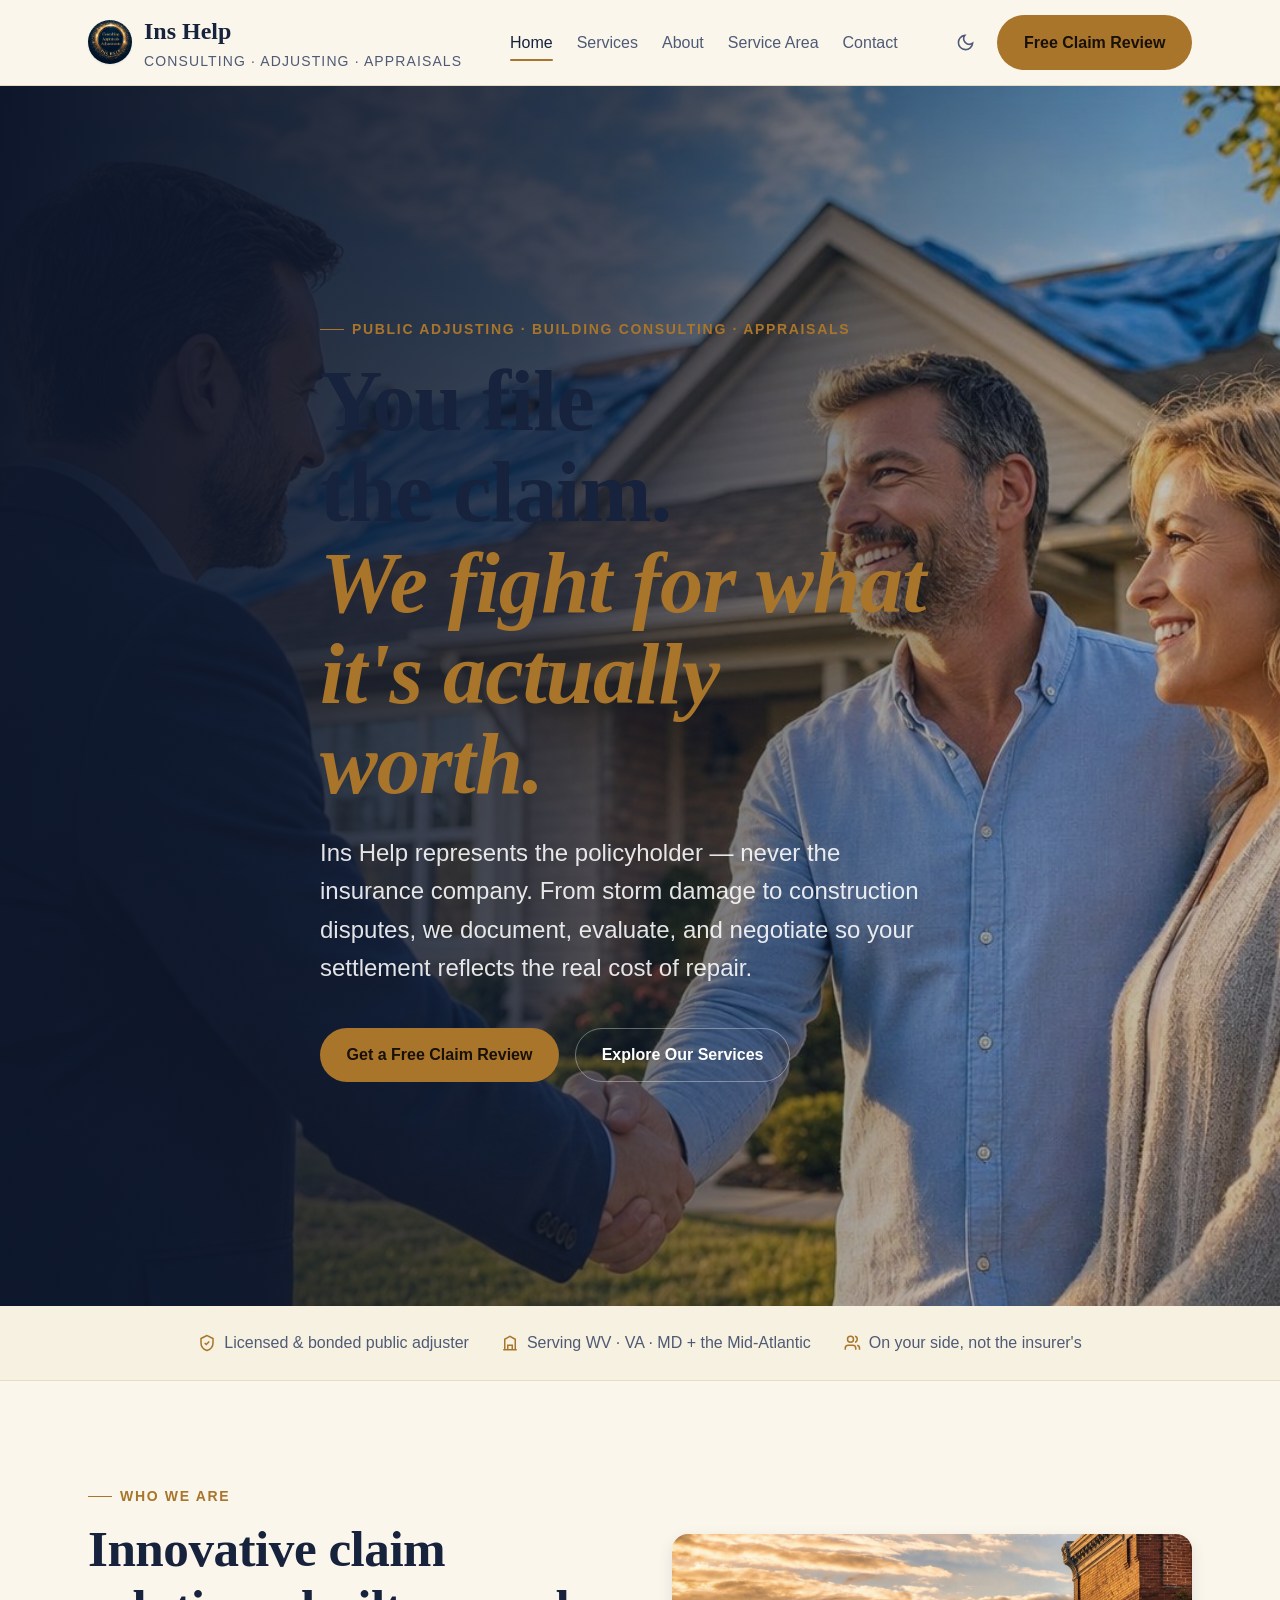
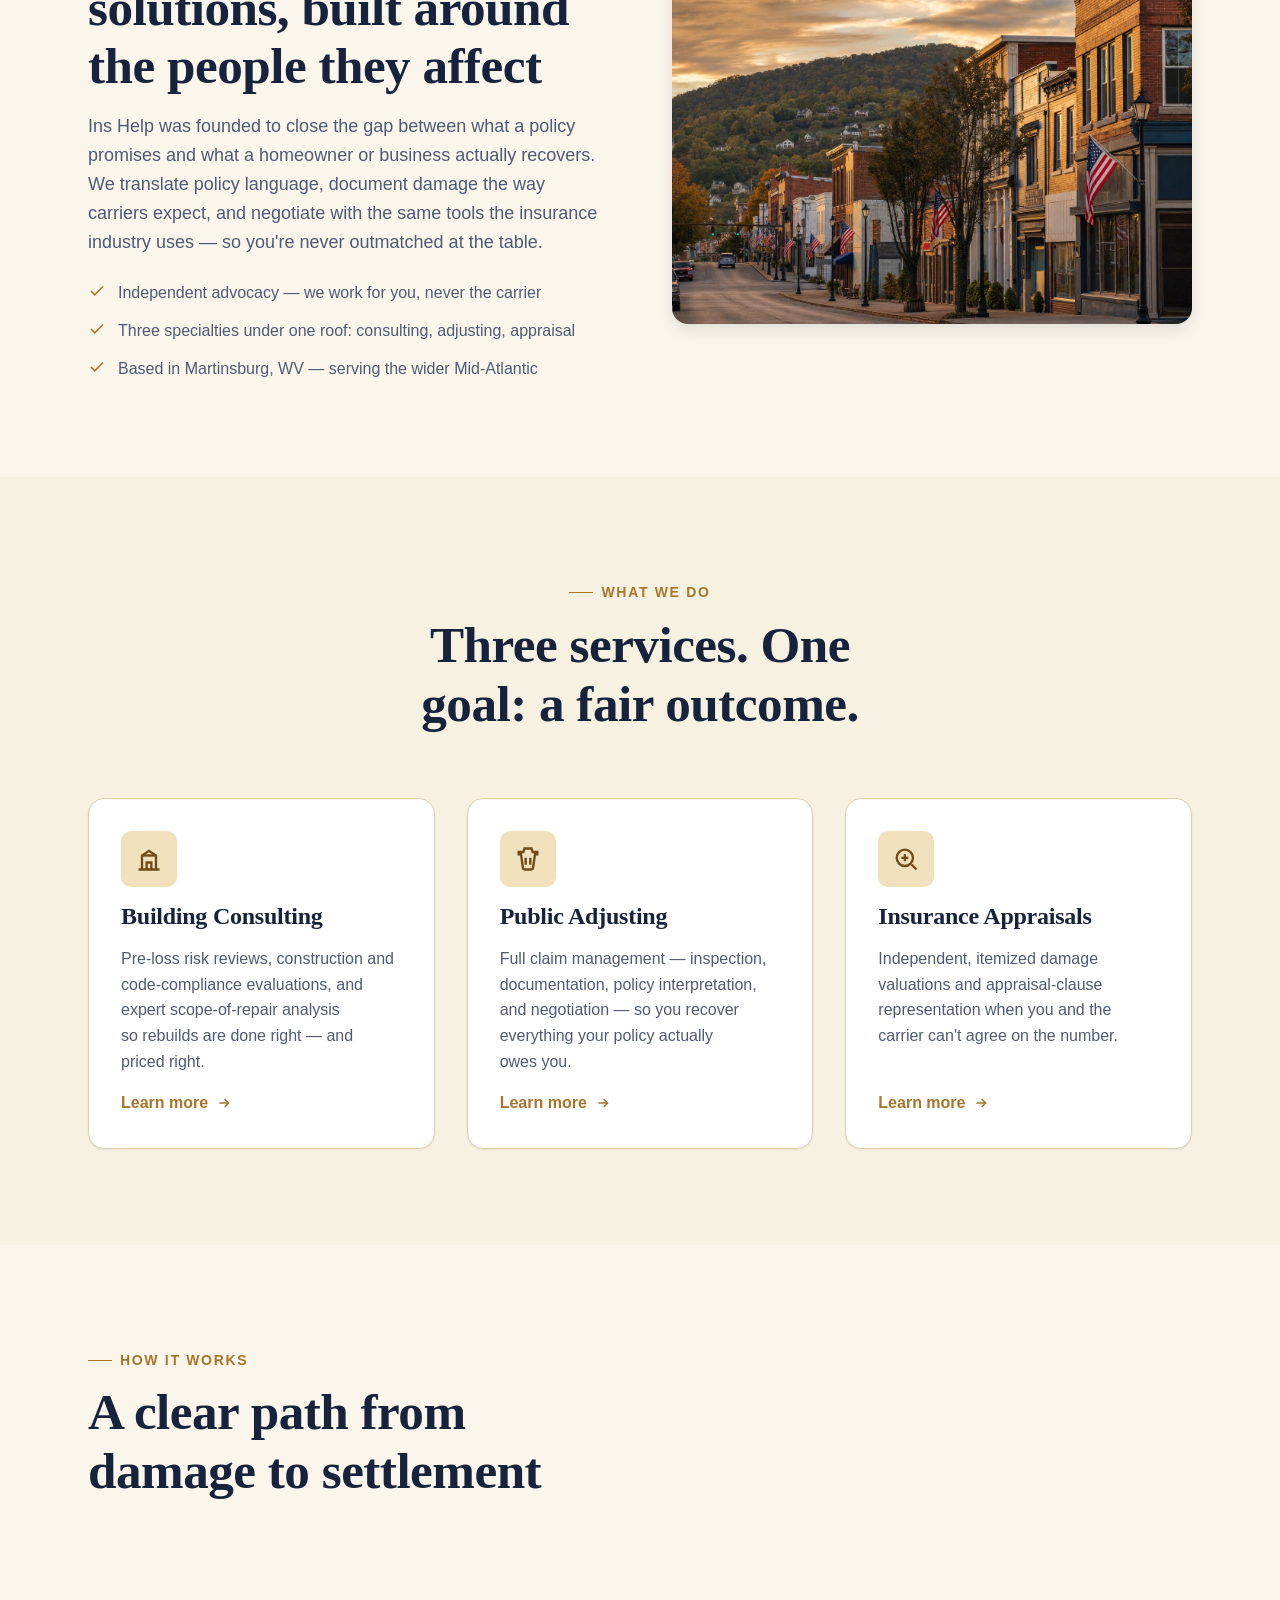
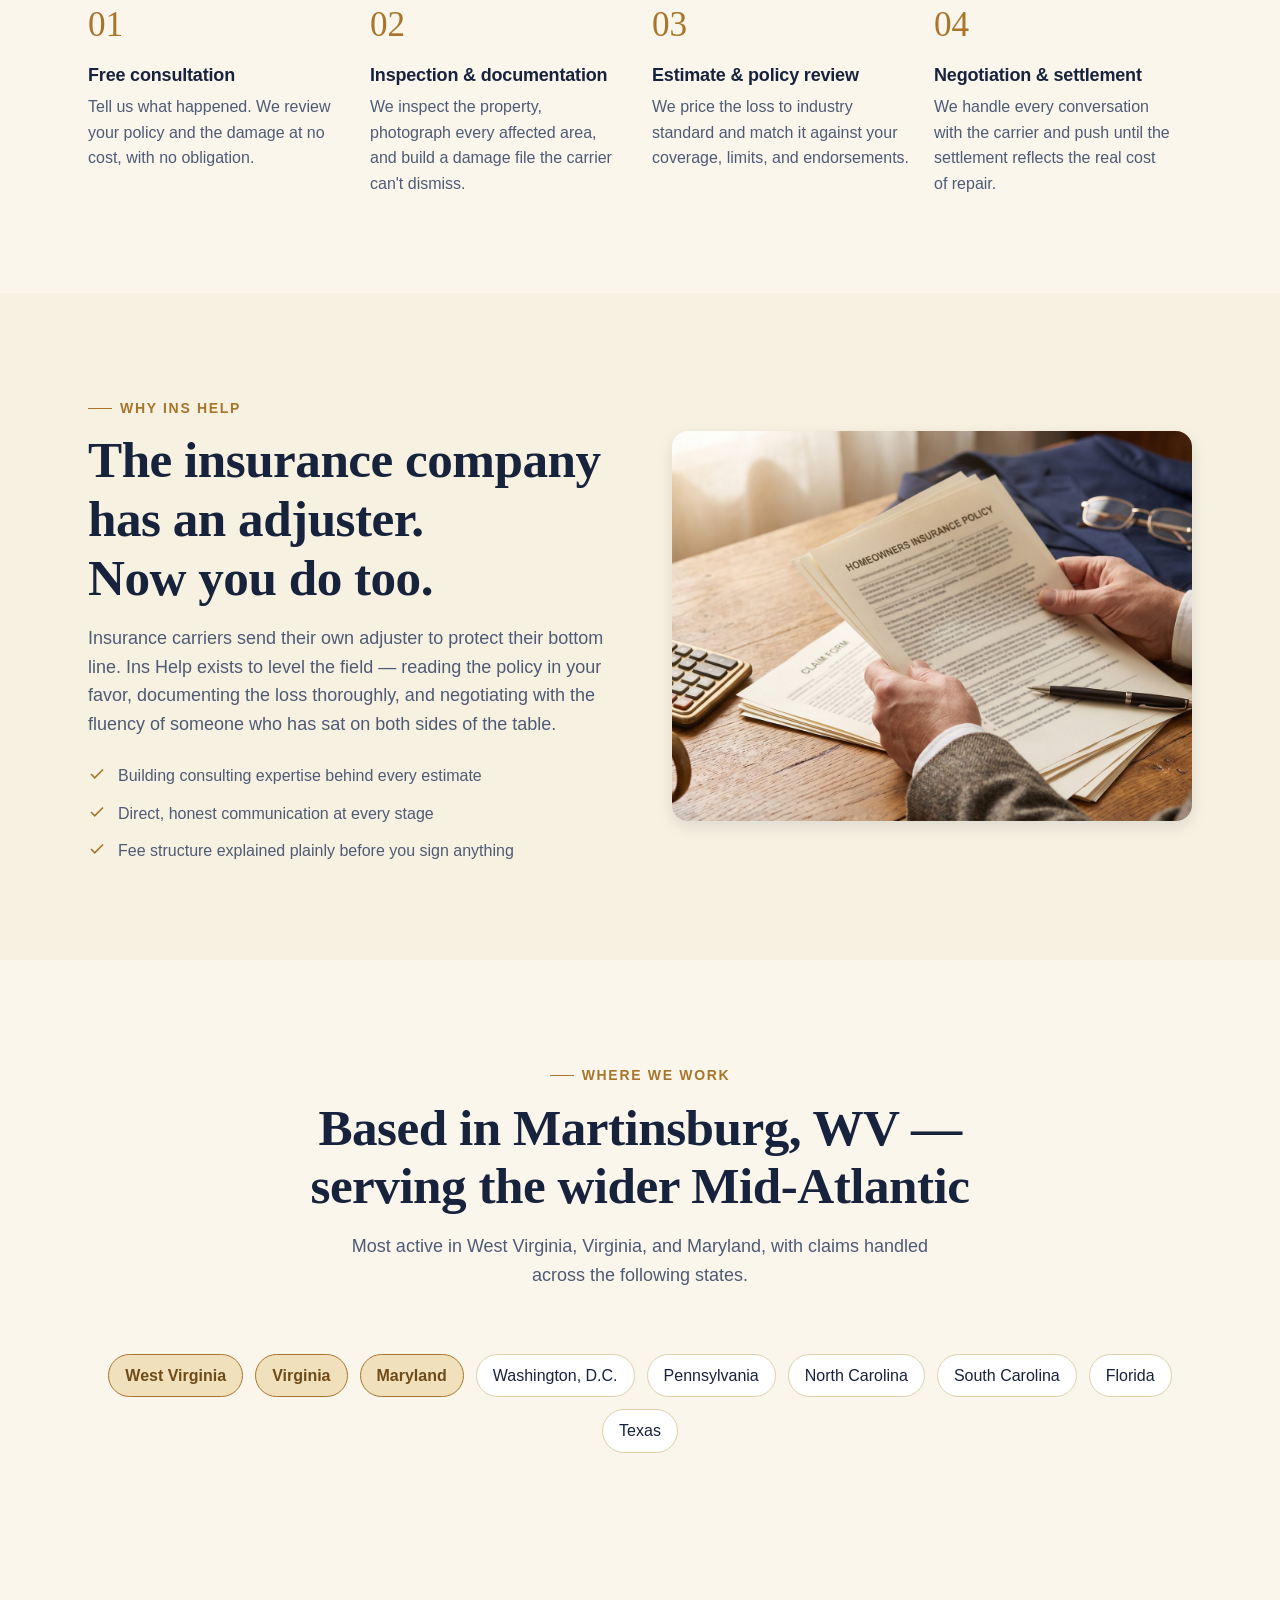
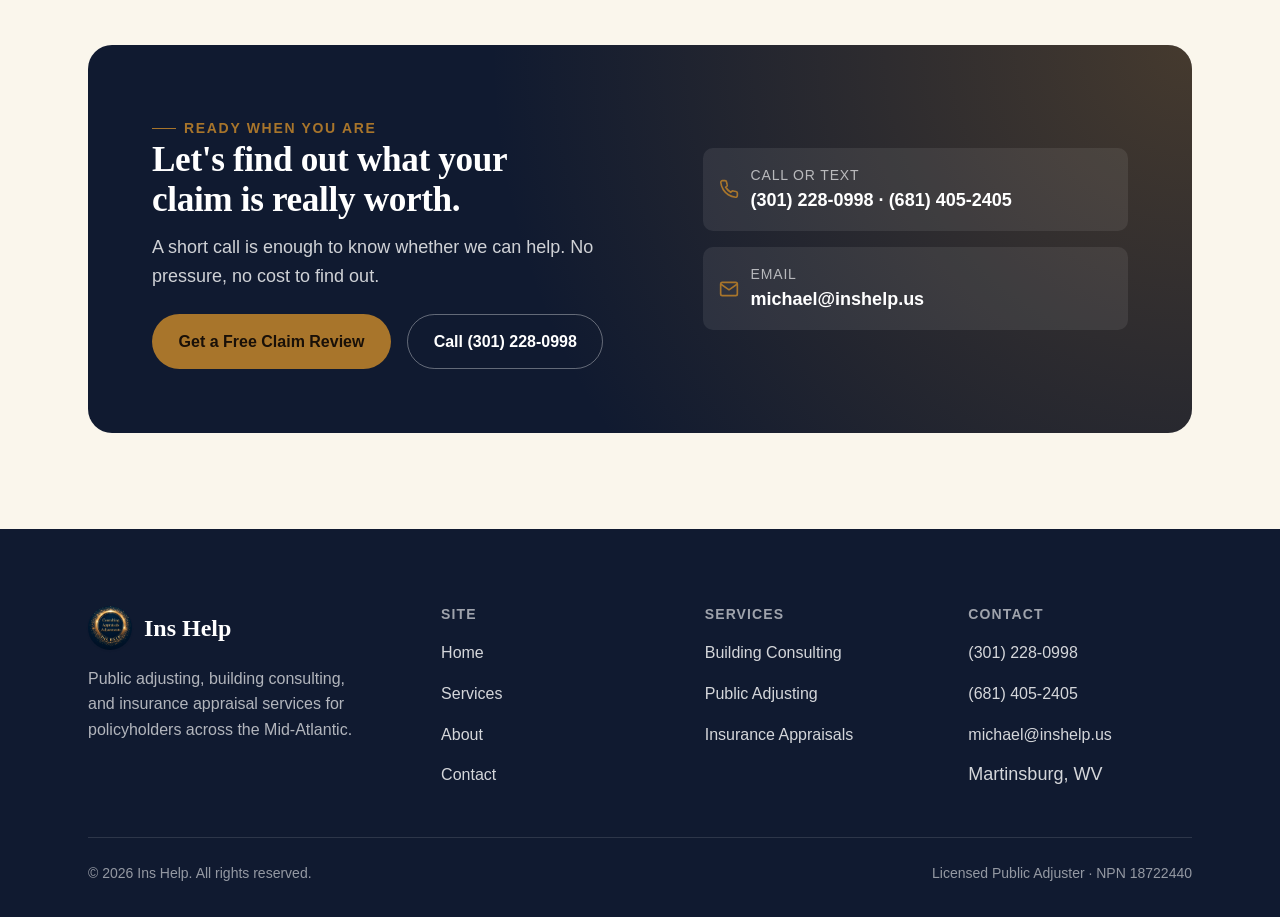
==== index.html @ 48c74c1e "Initial Ins Help site build" ====
<!doctype html>
<html lang="en">
<head>
<meta charset="UTF-8" />
<meta name="viewport" content="width=device-width, initial-scale=1.0" />
<title>Ins Help | Public Adjusting, Building Consulting & Insurance Appraisals</title>
<meta name="description" content="Ins Help represents policyholders — not insurance companies — across WV, VA, MD and beyond. Public adjusting, building consulting, and insurance appraisal services for a fair, fully-documented claim." />
<meta property="og:title" content="Ins Help | Public Adjusting, Building Consulting & Insurance Appraisals" />
<meta property="og:description" content="Ins Help represents policyholders — not insurance companies — across the Mid-Atlantic. Get a fair, fully-documented settlement." />
<meta property="og:type" content="website" />
<meta property="og:image" content="./assets/images/hero-home.jpg" />
<link rel="icon" href="./assets/images/logo-badge.jpg" />
<link rel="preconnect" href="https://api.fontshare.com" />
<link href="https://api.fontshare.com/v2/css?f[]=zodiak@400,500,600,700&f[]=general-sans@400,500,600,700&display=swap" rel="stylesheet" />
<link rel="stylesheet" href="./base.css" />
<link rel="stylesheet" href="./style.css" />
<script type="application/ld+json">
{
  "@context": "https://schema.org",
  "@type": "InsuranceAgency",
  "name": "Ins Help",
  "description": "Public adjusting, building consulting, and insurance appraisal services for policyholders.",
  "areaServed": ["West Virginia", "Virginia", "Maryland", "District of Columbia", "Pennsylvania", "North Carolina", "South Carolina", "Florida", "Texas"],
  "address": { "@type": "PostalAddress", "addressLocality": "Martinsburg", "addressRegion": "WV", "addressCountry": "US" },
  "telephone": "+13012280998",
  "url": "https://inshelp.us"
}
</script>
</head>
<body>
<a class="sr-only" href="#main">Skip to content</a>

<header class="header">
  <div class="container header-inner">
    <a href="./index.html" class="brand">
      <span class="brand-mark"><img src="./assets/images/logo-badge.jpg" alt="Ins Help logo" width="44" height="44" /></span>
      <span class="brand-word">Ins Help<span>Consulting · Adjusting · Appraisals</span></span>
    </a>
    <nav class="nav" aria-label="Primary">
      <ul class="nav-links">
        <li><a href="./index.html" aria-current="page">Home</a></li>
        <li><a href="./services.html">Services</a></li>
        <li><a href="./about.html">About</a></li>
        <li><a href="./about.html#service-area">Service Area</a></li>
        <li><a href="./contact.html">Contact</a></li>
      </ul>
    </nav>
    <div class="header-actions">
      <button class="icon-btn" data-theme-toggle aria-label="Switch theme"></button>
      <a href="./contact.html" class="btn btn--primary btn--primary-desktop">Free Claim Review</a>
      <button class="icon-btn nav-toggle" data-nav-toggle aria-label="Open menu">
        <svg viewBox="0 0 24 24" fill="none" stroke="currentColor" stroke-width="2" stroke-linecap="round"><path d="M3 6h18M3 12h18M3 18h18"/></svg>
      </button>
    </div>
  </div>
</header>

<div class="mobile-panel" data-mobile-panel>
  <div class="mobile-panel-top">
    <span class="brand"><span class="brand-mark"><img src="./assets/images/logo-badge.jpg" alt="" width="44" height="44" /></span> Ins Help</span>
    <button class="icon-btn" data-mobile-close aria-label="Close menu">
      <svg viewBox="0 0 24 24" fill="none" stroke="currentColor" stroke-width="2" stroke-linecap="round"><path d="M18 6 6 18M6 6l12 12"/></svg>
    </button>
  </div>
  <a href="./index.html">Home</a>
  <a href="./services.html">Services</a>
  <a href="./about.html">About</a>
  <a href="./about.html#service-area">Service Area</a>
  <a href="./contact.html">Contact</a>
  <a href="./contact.html" class="btn btn--primary btn--block">Free Claim Review</a>
</div>

<main id="main">

  <!-- Hero -->
  <section class="hero">
    <div class="hero-media">
      <img src="./assets/images/hero-home.jpg" alt="An Ins Help public adjuster shaking hands with a homeowner couple in front of their storm-damaged home" loading="eager" />
    </div>
    <div class="container hero-content">
      <span class="eyebrow">Public Adjusting · Building Consulting · Appraisals</span>
      <h1>You file the claim.<br /><em>We fight for what it's actually worth.</em></h1>
      <p class="lede">Ins Help represents the policyholder — never the insurance company. From storm damage to construction disputes, we document, evaluate, and negotiate so your settlement reflects the real cost of repair.</p>
      <div class="hero-actions">
        <a href="./contact.html" class="btn btn--primary">Get a Free Claim Review</a>
        <a href="./services.html" class="btn btn--on-dark">Explore Our Services</a>
      </div>
    </div>
  </section>

  <!-- Trust bar -->
  <div class="trust-bar">
    <div class="container">
      <ul class="trust-list">
        <li><svg viewBox="0 0 24 24" fill="none" stroke="currentColor" stroke-width="2"><path d="M12 2 4 6v6c0 5 3.5 8.5 8 10 4.5-1.5 8-5 8-10V6l-8-4Z"/><path d="m9 12 2 2 4-4"/></svg> Licensed &amp; bonded public adjuster</li>
        <li><svg viewBox="0 0 24 24" fill="none" stroke="currentColor" stroke-width="2"><path d="M3 21h18M5 21V7l7-4 7 4v14M9 21v-6h6v6"/></svg> Serving WV · VA · MD + the Mid-Atlantic</li>
        <li><svg viewBox="0 0 24 24" fill="none" stroke="currentColor" stroke-width="2"><path d="M17 21v-2a4 4 0 0 0-4-4H7a4 4 0 0 0-4 4v2"/><circle cx="10" cy="7" r="4"/><path d="M22 21v-2a4 4 0 0 0-3-3.87"/><path d="M16 3.13a4 4 0 0 1 0 7.75"/></svg> On your side, not the insurer's</li>
      </ul>
    </div>
  </div>

  <!-- Intro -->
  <section>
    <div class="container">
      <div class="split">
        <div class="split-body" data-reveal>
          <span class="eyebrow">Who we are</span>
          <h2 class="section-title">Innovative claim solutions, built around the people they affect</h2>
          <p class="text-muted" style="margin-top: var(--space-4);">Ins Help was founded to close the gap between what a policy promises and what a homeowner or business actually recovers. We translate policy language, document damage the way carriers expect, and negotiate with the same tools the insurance industry uses — so you're never outmatched at the table.</p>
          <ul>
            <li><svg viewBox="0 0 24 24" fill="none" stroke="currentColor" stroke-width="2.2"><path d="M20 6 9 17l-5-5"/></svg> Independent advocacy — we work for you, never the carrier</li>
            <li><svg viewBox="0 0 24 24" fill="none" stroke="currentColor" stroke-width="2.2"><path d="M20 6 9 17l-5-5"/></svg> Three specialties under one roof: consulting, adjusting, appraisal</li>
            <li><svg viewBox="0 0 24 24" fill="none" stroke="currentColor" stroke-width="2.2"><path d="M20 6 9 17l-5-5"/></svg> Based in Martinsburg, WV — serving the wider Mid-Atlantic</li>
          </ul>
        </div>
        <div class="split-media" data-reveal>
          <img src="./assets/images/about-town.jpg" alt="Historic Main Street in the Eastern Panhandle of West Virginia" loading="lazy" />
        </div>
      </div>
    </div>
  </section>

  <!-- Services -->
  <section class="section--offset" id="services">
    <div class="container">
      <div class="section-head section-head--center" data-reveal>
        <span class="eyebrow">What we do</span>
        <h2 class="section-title">Three services. One goal: a fair outcome.</h2>
      </div>
      <div class="grid grid--3">
        <div class="service-card" data-reveal>
          <div class="service-icon"><svg viewBox="0 0 24 24" fill="none" stroke="currentColor" stroke-width="2"><path d="M3 21h18M6 21V9l6-4 6 4v12M10 21v-6h4v6"/><path d="M6 9h12"/></svg></div>
          <h3 class="card-title">Building Consulting</h3>
          <p>Pre-loss risk reviews, construction and code-compliance evaluations, and expert scope-of-repair analysis so rebuilds are done right — and priced right.</p>
          <a class="card-link" href="./services.html#consulting">Learn more <svg viewBox="0 0 24 24" fill="none" stroke="currentColor" stroke-width="2.2"><path d="M5 12h14M13 6l6 6-6 6"/></svg></a>
        </div>
        <div class="service-card" data-reveal>
          <div class="service-icon"><svg viewBox="0 0 24 24" fill="none" stroke="currentColor" stroke-width="2"><path d="M9 3h6l1 3h4v2h-2l-1.6 11.2A2 2 0 0 1 14.4 21H9.6a2 2 0 0 1-2-1.8L6 8H4V6h4l1-3Z"/><path d="M10 11v6M14 11v6"/></svg></div>
          <h3 class="card-title">Public Adjusting</h3>
          <p>Full claim management — inspection, documentation, policy interpretation, and negotiation — so you recover everything your policy actually owes you.</p>
          <a class="card-link" href="./services.html#adjusting">Learn more <svg viewBox="0 0 24 24" fill="none" stroke="currentColor" stroke-width="2.2"><path d="M5 12h14M13 6l6 6-6 6"/></svg></a>
        </div>
        <div class="service-card" data-reveal>
          <div class="service-icon"><svg viewBox="0 0 24 24" fill="none" stroke="currentColor" stroke-width="2"><circle cx="11" cy="11" r="7"/><path d="m21 21-4.3-4.3"/><path d="M11 8v6M8 11h6"/></svg></div>
          <h3 class="card-title">Insurance Appraisals</h3>
          <p>Independent, itemized damage valuations and appraisal-clause representation when you and the carrier can't agree on the number.</p>
          <a class="card-link" href="./services.html#appraisals">Learn more <svg viewBox="0 0 24 24" fill="none" stroke="currentColor" stroke-width="2.2"><path d="M5 12h14M13 6l6 6-6 6"/></svg></a>
        </div>
      </div>
    </div>
  </section>

  <!-- Process -->
  <section>
    <div class="container">
      <div class="section-head" data-reveal>
        <span class="eyebrow">How it works</span>
        <h2 class="section-title">A clear path from damage to settlement</h2>
      </div>
      <div class="steps">
        <div class="step" data-reveal>
          <h3>Free consultation</h3>
          <p>Tell us what happened. We review your policy and the damage at no cost, with no obligation.</p>
        </div>
        <div class="step" data-reveal>
          <h3>Inspection &amp; documentation</h3>
          <p>We inspect the property, photograph every affected area, and build a damage file the carrier can't dismiss.</p>
        </div>
        <div class="step" data-reveal>
          <h3>Estimate &amp; policy review</h3>
          <p>We price the loss to industry standard and match it against your coverage, limits, and endorsements.</p>
        </div>
        <div class="step" data-reveal>
          <h3>Negotiation &amp; settlement</h3>
          <p>We handle every conversation with the carrier and push until the settlement reflects the real cost of repair.</p>
        </div>
      </div>
    </div>
  </section>

  <!-- Why choose us -->
  <section class="section--offset">
    <div class="container">
      <div class="split reverse">
        <div class="split-media" data-reveal>
          <img src="./assets/images/cta-consult.jpg" alt="Reviewing a homeowners insurance policy and claim paperwork" loading="lazy" />
        </div>
        <div class="split-body" data-reveal>
          <span class="eyebrow">Why Ins Help</span>
          <h2 class="section-title">The insurance company has an adjuster. Now you do too.</h2>
          <p class="text-muted" style="margin-top: var(--space-4);">Insurance carriers send their own adjuster to protect their bottom line. Ins Help exists to level the field — reading the policy in your favor, documenting the loss thoroughly, and negotiating with the fluency of someone who has sat on both sides of the table.</p>
          <ul>
            <li><svg viewBox="0 0 24 24" fill="none" stroke="currentColor" stroke-width="2.2"><path d="M20 6 9 17l-5-5"/></svg> Building consulting expertise behind every estimate</li>
            <li><svg viewBox="0 0 24 24" fill="none" stroke="currentColor" stroke-width="2.2"><path d="M20 6 9 17l-5-5"/></svg> Direct, honest communication at every stage</li>
            <li><svg viewBox="0 0 24 24" fill="none" stroke="currentColor" stroke-width="2.2"><path d="M20 6 9 17l-5-5"/></svg> Fee structure explained plainly before you sign anything</li>
          </ul>
        </div>
      </div>
    </div>
  </section>

  <!-- Service area -->
  <section>
    <div class="container">
      <div class="section-head section-head--center" data-reveal>
        <span class="eyebrow">Where we work</span>
        <h2 class="section-title">Based in Martinsburg, WV — serving the wider Mid-Atlantic</h2>
        <p class="text-muted" style="margin-top: var(--space-4); margin-inline:auto;">Most active in West Virginia, Virginia, and Maryland, with claims handled across the following states.</p>
      </div>
      <div class="area-pills" style="justify-content:center;" data-reveal>
        <span class="area-pill area-pill--primary">West Virginia</span>
        <span class="area-pill area-pill--primary">Virginia</span>
        <span class="area-pill area-pill--primary">Maryland</span>
        <span class="area-pill">Washington, D.C.</span>
        <span class="area-pill">Pennsylvania</span>
        <span class="area-pill">North Carolina</span>
        <span class="area-pill">South Carolina</span>
        <span class="area-pill">Florida</span>
        <span class="area-pill">Texas</span>
      </div>
    </div>
  </section>

  <!-- CTA banner -->
  <section>
    <div class="container">
      <div class="cta-banner" data-reveal>
        <div>
          <span class="eyebrow">Ready when you are</span>
          <h2>Let's find out what your claim is really worth.</h2>
          <p>A short call is enough to know whether we can help. No pressure, no cost to find out.</p>
          <div class="cta-actions">
            <a href="./contact.html" class="btn btn--primary">Get a Free Claim Review</a>
            <a href="tel:+13012280998" class="btn btn--on-dark">Call (301) 228-0998</a>
          </div>
        </div>
        <div class="cta-contacts">
          <div class="cta-contact">
            <svg viewBox="0 0 24 24" fill="none" stroke="currentColor" stroke-width="2"><path d="M22 16.92v3a2 2 0 0 1-2.18 2 19.8 19.8 0 0 1-8.63-3.07 19.5 19.5 0 0 1-6-6 19.8 19.8 0 0 1-3.07-8.67A2 2 0 0 1 4.11 2h3a2 2 0 0 1 2 1.72c.13 1 .36 1.98.68 2.92a2 2 0 0 1-.45 2.11L8.09 9.91a16 16 0 0 0 6 6l1.16-1.16a2 2 0 0 1 2.11-.45c.94.32 1.92.55 2.92.68A2 2 0 0 1 22 16.92Z"/></svg>
            <div><div class="lbl">Call or text</div><div class="val">(301) 228-0998 · (681) 405-2405</div></div>
          </div>
          <div class="cta-contact">
            <svg viewBox="0 0 24 24" fill="none" stroke="currentColor" stroke-width="2"><rect x="2" y="4" width="20" height="16" rx="2"/><path d="m22 6-10 7L2 6"/></svg>
            <div><div class="lbl">Email</div><div class="val">michael@inshelp.us</div></div>
          </div>
        </div>
      </div>
    </div>
  </section>

</main>

<footer class="footer">
  <div class="container">
    <div class="footer-grid">
      <div class="footer-brand">
        <span class="brand"><span class="brand-mark"><img src="./assets/images/logo-badge.jpg" alt="" width="44" height="44" /></span> Ins Help</span>
        <p>Public adjusting, building consulting, and insurance appraisal services for policyholders across the Mid-Atlantic.</p>
      </div>
      <div>
        <h4>Site</h4>
        <ul>
          <li><a href="./index.html">Home</a></li>
          <li><a href="./services.html">Services</a></li>
          <li><a href="./about.html">About</a></li>
          <li><a href="./contact.html">Contact</a></li>
        </ul>
      </div>
      <div>
        <h4>Services</h4>
        <ul>
          <li><a href="./services.html#consulting">Building Consulting</a></li>
          <li><a href="./services.html#adjusting">Public Adjusting</a></li>
          <li><a href="./services.html#appraisals">Insurance Appraisals</a></li>
        </ul>
      </div>
      <div>
        <h4>Contact</h4>
        <ul>
          <li><a href="tel:+13012280998">(301) 228-0998</a></li>
          <li><a href="tel:+16814052405">(681) 405-2405</a></li>
          <li><a href="mailto:michael@inshelp.us">michael@inshelp.us</a></li>
          <li>Martinsburg, WV</li>
        </ul>
      </div>
    </div>
    <div class="footer-bottom">
      <span>© <span data-year></span> Ins Help. All rights reserved.</span>
      <span>Licensed Public Adjuster · NPN 18722440</span>
    </div>
  </div>
</footer>

<script src="./app.js"></script>
</body>
</html>
---- base.css ----
/* base.css — reset + foundational element rules */
*,
*::before,
*::after {
  box-sizing: border-box;
  margin: 0;
  padding: 0;
}

html {
  -moz-text-size-adjust: none;
  -webkit-text-size-adjust: none;
  text-size-adjust: none;
  -webkit-font-smoothing: antialiased;
  -moz-osx-font-smoothing: grayscale;
  text-rendering: optimizeLegibility;
  scroll-behavior: smooth;
  hanging-punctuation: first last;
  scroll-padding-top: var(--space-24);
}

body {
  min-height: 100dvh;
  line-height: 1.6;
  font-family: var(--font-body, sans-serif);
  font-size: var(--text-base);
  color: var(--color-text);
  background-color: var(--color-bg);
}

img,
picture,
video,
canvas,
svg {
  display: block;
  max-width: 100%;
  height: auto;
}
ul[role='list'],
ol[role='list'] {
  list-style: none;
}
input,
button,
textarea,
select {
  font: inherit;
  color: inherit;
}

h1,
h2,
h3,
h4,
h5,
h6 {
  text-wrap: balance;
  line-height: 1.15;
}
p,
li,
figcaption {
  text-wrap: pretty;
}

::selection {
  background: oklch(from var(--color-primary) l c h / 0.25);
  color: var(--color-text);
}

:focus-visible {
  outline: 2px solid var(--color-primary);
  outline-offset: 3px;
  border-radius: var(--radius-sm);
}

@media (prefers-reduced-motion: reduce) {
  *,
  *::before,
  *::after {
    animation-duration: 0.01ms !important;
    animation-iteration-count: 1 !important;
    transition-duration: 0.01ms !important;
    scroll-behavior: auto !important;
  }
}

button {
  cursor: pointer;
  background: none;
  border: none;
}
table {
  border-collapse: collapse;
  width: 100%;
}

a,
button,
[role='button'],
[role='link'],
input,
textarea,
select {
  transition:
    color var(--transition-interactive),
    background var(--transition-interactive),
    border-color var(--transition-interactive),
    box-shadow var(--transition-interactive);
}

.sr-only {
  position: absolute;
  width: 1px;
  height: 1px;
  padding: 0;
  margin: -1px;
  overflow: hidden;
  clip: rect(0, 0, 0, 0);
  white-space: nowrap;
  border-width: 0;
}
---- style.css ----
/* ==========================================================================
   Ins Help — Design Tokens
   ========================================================================== */

:root {
  /* Type scale */
  --text-xs: clamp(0.75rem, 0.7rem + 0.25vw, 0.875rem);
  --text-sm: clamp(0.875rem, 0.8rem + 0.35vw, 1rem);
  --text-base: clamp(1rem, 0.95rem + 0.25vw, 1.125rem);
  --text-lg: clamp(1.125rem, 1rem + 0.75vw, 1.5rem);
  --text-xl: clamp(1.5rem, 1.2rem + 1.25vw, 2.25rem);
  --text-2xl: clamp(2rem, 1.2rem + 2.5vw, 3.25rem);
  --text-3xl: clamp(2.5rem, 1rem + 4vw, 4.5rem);
  --text-hero: clamp(2.75rem, 1rem + 5.5vw, 5.5rem);

  /* Spacing (4px system) */
  --space-1: 0.25rem;
  --space-2: 0.5rem;
  --space-3: 0.75rem;
  --space-4: 1rem;
  --space-5: 1.25rem;
  --space-6: 1.5rem;
  --space-8: 2rem;
  --space-10: 2.5rem;
  --space-12: 3rem;
  --space-16: 4rem;
  --space-20: 5rem;
  --space-24: 6rem;
  --space-32: 8rem;

  --radius-sm: 0.375rem;
  --radius-md: 0.625rem;
  --radius-lg: 1rem;
  --radius-xl: 1.5rem;
  --radius-full: 9999px;

  --transition-interactive: 180ms cubic-bezier(0.16, 1, 0.3, 1);
  --ease-out: cubic-bezier(0.16, 1, 0.3, 1);

  --content-narrow: 640px;
  --content-default: 960px;
  --content-wide: 1200px;
  --content-full: 100%;

  --font-display: 'Zodiak', 'Georgia', serif;
  --font-body: 'General Sans', 'Helvetica Neue', sans-serif;
}

/* ---------- Light mode (default) — warm cream + navy + gold ---------- */
:root,
[data-theme='light'] {
  --color-bg: #faf6ec;
  --color-surface: #ffffff;
  --color-surface-2: #f7f1e2;
  --color-surface-offset: #f1e9d5;
  --color-surface-offset-2: #ebe1c8;
  --color-surface-dynamic: #e3d8b9;
  --color-divider: #e6dcc2;
  --color-border: #ddd0ac;

  --color-text: #17223c;
  --color-text-muted: #4f5a75;
  --color-text-faint: #94a0ba;
  --color-text-inverse: #faf6ec;

  --color-navy: #101a30;
  --color-navy-2: #16233f;
  --color-navy-soft: #223256;

  --color-primary: #a8752b;
  --color-primary-hover: #8b5f20;
  --color-primary-active: #6f4b19;
  --color-primary-highlight: #f0e0bc;

  --color-success: #3f7a4c;
  --color-success-highlight: #d7e6d5;
  --color-warning: #a1531f;
  --color-warning-highlight: #ecdac6;
  --color-error: #a13131;
  --color-error-highlight: #ecd2d2;

  --shadow-sm: 0 1px 2px oklch(0.2 0.03 260 / 0.08);
  --shadow-md: 0 6px 16px oklch(0.2 0.03 260 / 0.1);
  --shadow-lg: 0 16px 40px oklch(0.15 0.03 260 / 0.16);
}

/* ---------- Dark mode ---------- */
[data-theme='dark'] {
  --color-bg: #0d1424;
  --color-surface: #131c31;
  --color-surface-2: #17213a;
  --color-surface-offset: #1c2740;
  --color-surface-offset-2: #212c47;
  --color-surface-dynamic: #2a3557;
  --color-divider: #263250;
  --color-border: #2e3b5c;

  --color-text: #ece5d2;
  --color-text-muted: #a7b0c9;
  --color-text-faint: #6c7594;
  --color-text-inverse: #101a30;

  --color-navy: #0a1120;
  --color-navy-2: #0f1830;
  --color-navy-soft: #1a2646;

  --color-primary: #dcac52;
  --color-primary-hover: #e9bf70;
  --color-primary-active: #f3d18b;
  --color-primary-highlight: #3a3320;

  --color-success: #7fbb84;
  --color-success-highlight: #223423;
  --color-warning: #d68f56;
  --color-warning-highlight: #3a2a1b;
  --color-error: #d9807f;
  --color-error-highlight: #3a2222;

  --shadow-sm: 0 1px 2px oklch(0 0 0 / 0.3);
  --shadow-md: 0 6px 16px oklch(0 0 0 / 0.35);
  --shadow-lg: 0 20px 48px oklch(0 0 0 / 0.5);
}

@media (prefers-color-scheme: dark) {
  :root:not([data-theme='light']) {
    --color-bg: #0d1424;
    --color-surface: #131c31;
    --color-surface-2: #17213a;
    --color-surface-offset: #1c2740;
    --color-surface-offset-2: #212c47;
    --color-surface-dynamic: #2a3557;
    --color-divider: #263250;
    --color-border: #2e3b5c;
    --color-text: #ece5d2;
    --color-text-muted: #a7b0c9;
    --color-text-faint: #6c7594;
    --color-text-inverse: #101a30;
    --color-navy: #0a1120;
    --color-navy-2: #0f1830;
    --color-navy-soft: #1a2646;
    --color-primary: #dcac52;
    --color-primary-hover: #e9bf70;
    --color-primary-active: #f3d18b;
    --color-primary-highlight: #3a3320;
    --shadow-sm: 0 1px 2px oklch(0 0 0 / 0.3);
    --shadow-md: 0 6px 16px oklch(0 0 0 / 0.35);
    --shadow-lg: 0 20px 48px oklch(0 0 0 / 0.5);
  }
}

/* ==========================================================================
   Base typography
   ========================================================================== */

body {
  background-color: var(--color-bg);
  color: var(--color-text);
}

h1,
h2,
h3 {
  font-family: var(--font-display);
  color: var(--color-text);
  font-weight: 550;
  letter-spacing: -0.01em;
}

.eyebrow {
  display: inline-flex;
  align-items: center;
  gap: var(--space-2);
  font-size: var(--text-xs);
  font-weight: 600;
  letter-spacing: 0.12em;
  text-transform: uppercase;
  color: var(--color-primary);
}
.eyebrow::before {
  content: '';
  width: 1.5rem;
  height: 1px;
  background: var(--color-primary);
}

p {
  max-width: 62ch;
}

.text-muted {
  color: var(--color-text-muted);
}

a {
  color: inherit;
  text-decoration: none;
}

.container {
  width: 100%;
  max-width: var(--content-wide);
  margin-inline: auto;
  padding-inline: clamp(var(--space-5), 5vw, var(--space-12));
}

.container--narrow {
  max-width: var(--content-default);
}

section {
  padding-block: clamp(var(--space-16), 8vw, var(--space-24));
}

.section-head {
  max-width: 44rem;
  margin-bottom: clamp(var(--space-10), 5vw, var(--space-16));
}
.section-head--center {
  margin-inline: auto;
  text-align: center;
}

h2.section-title {
  font-size: var(--text-2xl);
  margin-top: var(--space-3);
}

h3.card-title {
  font-size: var(--text-lg);
  font-family: var(--font-display);
}

/* ==========================================================================
   Buttons
   ========================================================================== */

.btn {
  display: inline-flex;
  align-items: center;
  justify-content: center;
  gap: var(--space-2);
  padding: 0.85rem 1.6rem;
  border-radius: var(--radius-full);
  font-size: var(--text-sm);
  font-weight: 600;
  white-space: nowrap;
  border: 1px solid transparent;
  min-height: 44px;
}

.btn--primary {
  background: var(--color-primary);
  color: #191008;
}
.btn--primary:hover {
  background: var(--color-primary-hover);
  color: #fff;
}

.btn--ghost {
  background: transparent;
  border-color: color-mix(in oklab, var(--color-text) 25%, transparent);
  color: var(--color-text);
}
.btn--ghost:hover {
  background: color-mix(in oklab, var(--color-text) 6%, transparent);
  border-color: var(--color-text);
}

.btn--on-dark {
  border-color: color-mix(in oklab, #fff 35%, transparent);
  color: #fff;
}
.btn--on-dark:hover {
  background: color-mix(in oklab, #fff 12%, transparent);
  border-color: #fff;
}

.btn--block {
  width: 100%;
}

/* ==========================================================================
   Header
   ========================================================================== */

.header {
  position: sticky;
  top: 0;
  z-index: 50;
  background: color-mix(in oklab, var(--color-bg) 88%, transparent);
  backdrop-filter: blur(14px);
  border-bottom: 1px solid var(--color-divider);
  transition:
    transform 0.3s var(--ease-out),
    box-shadow 0.3s var(--ease-out);
}
.header--hidden {
  transform: translateY(-100%);
}
.header--scrolled {
  box-shadow: var(--shadow-sm);
}

.header-inner {
  display: flex;
  align-items: center;
  justify-content: space-between;
  gap: var(--space-6);
  padding-block: var(--space-3);
}

.brand {
  display: flex;
  align-items: center;
  gap: var(--space-3);
  font-family: var(--font-display);
  font-weight: 600;
  font-size: var(--text-lg);
  flex-shrink: 0;
}
.brand-mark {
  width: 44px;
  height: 44px;
  border-radius: 50%;
  overflow: hidden;
  flex-shrink: 0;
  box-shadow: var(--shadow-sm);
}
.brand-mark img {
  width: 100%;
  height: 100%;
  object-fit: cover;
}
.brand-word span {
  display: block;
  font-family: var(--font-body);
  font-weight: 500;
  font-size: var(--text-xs);
  letter-spacing: 0.08em;
  text-transform: uppercase;
  color: var(--color-text-muted);
}

.nav {
  display: flex;
  align-items: center;
  gap: var(--space-8);
}
.nav-links {
  display: flex;
  align-items: center;
  gap: var(--space-6);
  list-style: none;
}
.nav-links a {
  font-size: var(--text-sm);
  font-weight: 500;
  color: var(--color-text-muted);
  padding-block: var(--space-2);
  position: relative;
}
.nav-links a:hover,
.nav-links a[aria-current='page'] {
  color: var(--color-text);
}
.nav-links a[aria-current='page']::after {
  content: '';
  position: absolute;
  left: 0;
  right: 0;
  bottom: -2px;
  height: 2px;
  border-radius: var(--radius-full);
  background: var(--color-primary);
}

.header-actions {
  display: flex;
  align-items: center;
  gap: var(--space-3);
}

.icon-btn {
  display: inline-flex;
  align-items: center;
  justify-content: center;
  width: 40px;
  height: 40px;
  border-radius: var(--radius-full);
  color: var(--color-text-muted);
}
.icon-btn:hover {
  background: color-mix(in oklab, var(--color-text) 8%, transparent);
  color: var(--color-text);
}
.icon-btn svg {
  width: 19px;
  height: 19px;
}

.nav-toggle {
  display: none;
}

.mobile-panel {
  display: none;
  position: fixed;
  inset: 0;
  z-index: 60;
  background: var(--color-bg);
  padding: var(--space-6);
  flex-direction: column;
  gap: var(--space-2);
}
.mobile-panel.is-open {
  display: flex;
}
.mobile-panel-top {
  display: flex;
  align-items: center;
  justify-content: space-between;
  margin-bottom: var(--space-8);
}
.mobile-panel a {
  font-family: var(--font-display);
  font-size: var(--text-xl);
  padding-block: var(--space-3);
  border-bottom: 1px solid var(--color-divider);
  color: var(--color-text);
}
.mobile-panel .btn {
  margin-top: var(--space-6);
}

@media (max-width: 880px) {
  .nav-links {
    display: none;
  }
  .header-actions .btn--primary-desktop {
    display: none;
  }
  .nav-toggle {
    display: inline-flex;
  }
}

/* ==========================================================================
   Hero
   ========================================================================== */

.hero {
  position: relative;
  display: flex;
  align-items: center;
  min-height: 88vh;
  overflow: hidden;
  color: #fff;
}
.hero-media {
  position: absolute;
  inset: 0;
  z-index: 0;
}
.hero-media img {
  width: 100%;
  height: 100%;
  object-fit: cover;
  object-position: center 35%;
}
.hero-media::after {
  content: '';
  position: absolute;
  inset: 0;
  background: linear-gradient(
    100deg,
    color-mix(in oklab, var(--color-navy) 92%, black) 0%,
    color-mix(in oklab, var(--color-navy) 78%, transparent) 42%,
    color-mix(in oklab, var(--color-navy) 25%, transparent) 78%
  );
}
.hero-content {
  position: relative;
  z-index: 1;
  padding-block: clamp(var(--space-20), 12vw, var(--space-32));
  max-width: 46rem;
}
.hero .eyebrow {
  color: var(--color-primary);
}
.hero h1 {
  font-size: var(--text-hero);
  margin-top: var(--space-4);
  line-height: 1.05;
}
.hero h1 em {
  font-style: italic;
  color: var(--color-primary);
}
.hero p.lede {
  font-size: var(--text-lg);
  color: color-mix(in oklab, #fff 88%, transparent);
  margin-top: var(--space-6);
  max-width: 38rem;
}
.hero-actions {
  display: flex;
  flex-wrap: wrap;
  gap: var(--space-4);
  margin-top: var(--space-10);
}

.trust-bar {
  border-bottom: 1px solid var(--color-divider);
  background: var(--color-surface-2);
}
.trust-list {
  display: flex;
  flex-wrap: wrap;
  gap: var(--space-8);
  justify-content: center;
  padding-block: var(--space-6);
  list-style: none;
}
.trust-list li {
  display: flex;
  align-items: center;
  gap: var(--space-2);
  font-size: var(--text-sm);
  font-weight: 500;
  color: var(--color-text-muted);
}
.trust-list svg {
  width: 18px;
  height: 18px;
  color: var(--color-primary);
  flex-shrink: 0;
}

/* ==========================================================================
   Page hero (interior pages)
   ========================================================================== */

.page-hero {
  background: var(--color-navy);
  color: #fff;
  padding-block: clamp(var(--space-16), 8vw, var(--space-24));
  position: relative;
  overflow: hidden;
}
.page-hero::before {
  content: '';
  position: absolute;
  inset: 0;
  background-image: radial-gradient(
    circle at 85% 20%,
    color-mix(in oklab, var(--color-primary) 30%, transparent),
    transparent 55%
  );
}
.page-hero .container {
  position: relative;
}
.page-hero .eyebrow {
  color: var(--color-primary);
}
.page-hero h1 {
  color: #fff;
  font-size: var(--text-2xl);
  margin-top: var(--space-3);
  max-width: 36rem;
}
.page-hero p {
  color: color-mix(in oklab, #fff 82%, transparent);
  margin-top: var(--space-4);
  max-width: 40rem;
}
.breadcrumb {
  display: flex;
  gap: var(--space-2);
  font-size: var(--text-xs);
  color: color-mix(in oklab, #fff 60%, transparent);
  text-transform: uppercase;
  letter-spacing: 0.08em;
  margin-bottom: var(--space-4);
}

/* ==========================================================================
   Grid / cards
   ========================================================================== */

.grid {
  display: grid;
  gap: var(--space-8);
}
.grid--3 {
  grid-template-columns: repeat(3, 1fr);
}
.grid--2 {
  grid-template-columns: repeat(2, 1fr);
}
.grid--4 {
  grid-template-columns: repeat(4, 1fr);
}
@media (max-width: 960px) {
  .grid--3,
  .grid--4 {
    grid-template-columns: repeat(2, 1fr);
  }
}
@media (max-width: 640px) {
  .grid--2,
  .grid--3,
  .grid--4 {
    grid-template-columns: 1fr;
  }
}

.service-card {
  background: var(--color-surface);
  border: 1px solid var(--color-border);
  border-radius: var(--radius-lg);
  padding: clamp(var(--space-6), 3vw, var(--space-8));
  display: flex;
  flex-direction: column;
  gap: var(--space-4);
  box-shadow: var(--shadow-sm);
  transition:
    transform var(--transition-interactive),
    box-shadow var(--transition-interactive);
}
.service-card:hover {
  transform: translateY(-4px);
  box-shadow: var(--shadow-md);
}
.service-icon {
  width: 56px;
  height: 56px;
  border-radius: var(--radius-md);
  display: flex;
  align-items: center;
  justify-content: center;
  background: var(--color-primary-highlight);
  color: var(--color-primary-active);
}
.service-icon svg {
  width: 28px;
  height: 28px;
}
.service-card p {
  color: var(--color-text-muted);
  font-size: var(--text-sm);
}
.service-card .card-link {
  margin-top: auto;
  display: inline-flex;
  align-items: center;
  gap: var(--space-2);
  font-size: var(--text-sm);
  font-weight: 600;
  color: var(--color-primary);
}
.service-card .card-link svg {
  width: 16px;
  height: 16px;
  transition: transform var(--transition-interactive);
}
.service-card:hover .card-link svg {
  transform: translateX(3px);
}

/* Feature split (image + text alternating) */
.split {
  display: grid;
  grid-template-columns: 1fr 1fr;
  gap: clamp(var(--space-8), 6vw, var(--space-16));
  align-items: center;
}
.split.reverse .split-media {
  order: 2;
}
.split-media img {
  border-radius: var(--radius-lg);
  box-shadow: var(--shadow-md);
  width: 100%;
  aspect-ratio: 4 / 3;
  object-fit: cover;
}
.split-body ul {
  list-style: none;
  display: flex;
  flex-direction: column;
  gap: var(--space-3);
  margin-top: var(--space-6);
}
.split-body li {
  display: flex;
  gap: var(--space-3);
  align-items: flex-start;
  font-size: var(--text-sm);
  color: var(--color-text-muted);
}
.split-body li svg {
  width: 18px;
  height: 18px;
  color: var(--color-primary);
  flex-shrink: 0;
  margin-top: 2px;
}
@media (max-width: 800px) {
  .split {
    grid-template-columns: 1fr;
  }
  .split.reverse .split-media {
    order: 0;
  }
}

/* Process steps */
.steps {
  display: grid;
  grid-template-columns: repeat(4, 1fr);
  gap: var(--space-6);
  counter-reset: step;
}
@media (max-width: 900px) {
  .steps {
    grid-template-columns: repeat(2, 1fr);
  }
}
@media (max-width: 560px) {
  .steps {
    grid-template-columns: 1fr;
  }
}
.step {
  position: relative;
  padding-top: var(--space-8);
}
.step::before {
  counter-increment: step;
  content: counter(step, decimal-leading-zero);
  font-family: var(--font-display);
  font-size: var(--text-xl);
  color: var(--color-primary);
  display: block;
  margin-bottom: var(--space-3);
}
.step h3 {
  font-size: var(--text-base);
  font-family: var(--font-body);
  font-weight: 600;
  margin-bottom: var(--space-2);
}
.step p {
  font-size: var(--text-sm);
  color: var(--color-text-muted);
}

/* Stat strip */
.stats {
  display: grid;
  grid-template-columns: repeat(4, 1fr);
  gap: var(--space-6);
  text-align: center;
}
@media (max-width: 700px) {
  .stats {
    grid-template-columns: repeat(2, 1fr);
  }
}
.stat .num {
  font-family: var(--font-display);
  font-size: var(--text-2xl);
  color: var(--color-primary);
}
.stat .label {
  font-size: var(--text-sm);
  color: var(--color-text-muted);
  margin-top: var(--space-1);
}

/* Section variants */
.section--offset {
  background: var(--color-surface-2);
}
.section--navy {
  background: var(--color-navy);
  color: #fff;
}
.section--navy h2,
.section--navy h3 {
  color: #fff;
}
.section--navy p {
  color: color-mix(in oklab, #fff 78%, transparent);
}

/* Service area pills */
.area-pills {
  display: flex;
  flex-wrap: wrap;
  gap: var(--space-3);
}
.area-pill {
  display: inline-flex;
  align-items: center;
  gap: var(--space-2);
  padding: var(--space-2) var(--space-4);
  border-radius: var(--radius-full);
  border: 1px solid var(--color-border);
  font-size: var(--text-sm);
  font-weight: 500;
  background: var(--color-surface);
}
.area-pill--primary {
  border-color: var(--color-primary);
  color: var(--color-primary-active);
  background: var(--color-primary-highlight);
  font-weight: 700;
}

/* FAQ */
.faq {
  display: flex;
  flex-direction: column;
  gap: var(--space-3);
  max-width: var(--content-default);
}
.faq-item {
  border: 1px solid var(--color-border);
  border-radius: var(--radius-md);
  background: var(--color-surface);
  overflow: hidden;
}
.faq-q {
  width: 100%;
  display: flex;
  align-items: center;
  justify-content: space-between;
  gap: var(--space-4);
  padding: var(--space-5) var(--space-6);
  font-weight: 600;
  text-align: left;
  font-size: var(--text-base);
}
.faq-q svg {
  width: 20px;
  height: 20px;
  flex-shrink: 0;
  transition: transform var(--transition-interactive);
  color: var(--color-primary);
}
.faq-item[open] .faq-q svg {
  transform: rotate(45deg);
}
.faq-a {
  padding: 0 var(--space-6) var(--space-5);
  color: var(--color-text-muted);
  font-size: var(--text-sm);
}

/* Credential card */
.credential-card {
  background: var(--color-surface);
  border: 1px solid var(--color-border);
  border-radius: var(--radius-lg);
  padding: var(--space-8);
  display: flex;
  flex-direction: column;
  gap: var(--space-5);
}
.credential-row {
  display: flex;
  justify-content: space-between;
  gap: var(--space-4);
  padding-block: var(--space-3);
  border-bottom: 1px dashed var(--color-divider);
  font-size: var(--text-sm);
}
.credential-row:last-child {
  border-bottom: none;
}
.credential-row dt {
  color: var(--color-text-muted);
}
.credential-row dd {
  font-weight: 600;
  text-align: right;
}

/* Values grid */
.value-item {
  display: flex;
  gap: var(--space-4);
}
.value-item .num {
  font-family: var(--font-display);
  font-size: var(--text-lg);
  color: var(--color-primary);
  flex-shrink: 0;
}
.value-item p {
  color: var(--color-text-muted);
  font-size: var(--text-sm);
  margin-top: var(--space-1);
}

/* CTA banner */
.cta-banner {
  position: relative;
  overflow: hidden;
  border-radius: var(--radius-xl);
  background: var(--color-navy);
  color: #fff;
  padding: clamp(var(--space-10), 6vw, var(--space-16));
  display: grid;
  grid-template-columns: 1.2fr 1fr;
  align-items: center;
  gap: var(--space-10);
}
.cta-banner::before {
  content: '';
  position: absolute;
  inset: 0;
  background: radial-gradient(
    circle at 100% 0%,
    color-mix(in oklab, var(--color-primary) 35%, transparent),
    transparent 60%
  );
}
.cta-banner > * {
  position: relative;
}
.cta-banner h2 {
  color: #fff;
  font-size: var(--text-xl);
}
.cta-banner p {
  color: color-mix(in oklab, #fff 80%, transparent);
  margin-top: var(--space-3);
}
.cta-actions {
  display: flex;
  flex-wrap: wrap;
  gap: var(--space-4);
  margin-top: var(--space-6);
}
.cta-contacts {
  display: flex;
  flex-direction: column;
  gap: var(--space-4);
}
.cta-contact {
  display: flex;
  align-items: center;
  gap: var(--space-3);
  padding: var(--space-4);
  border-radius: var(--radius-md);
  background: color-mix(in oklab, #fff 8%, transparent);
}
.cta-contact svg {
  width: 20px;
  height: 20px;
  color: var(--color-primary);
  flex-shrink: 0;
}
.cta-contact .lbl {
  font-size: var(--text-xs);
  text-transform: uppercase;
  letter-spacing: 0.06em;
  color: color-mix(in oklab, #fff 65%, transparent);
}
.cta-contact .val {
  font-weight: 600;
}
@media (max-width: 800px) {
  .cta-banner {
    grid-template-columns: 1fr;
  }
}

/* ==========================================================================
   Contact page
   ========================================================================== */

.contact-grid {
  display: grid;
  grid-template-columns: 1fr 1.1fr;
  gap: clamp(var(--space-8), 6vw, var(--space-16));
  align-items: start;
}
@media (max-width: 880px) {
  .contact-grid {
    grid-template-columns: 1fr;
  }
}
.contact-card {
  display: flex;
  align-items: flex-start;
  gap: var(--space-4);
  padding: var(--space-5) 0;
  border-bottom: 1px solid var(--color-divider);
}
.contact-card:last-child {
  border-bottom: none;
}
.contact-card svg {
  width: 22px;
  height: 22px;
  color: var(--color-primary);
  flex-shrink: 0;
  margin-top: 2px;
}
.contact-card .lbl {
  font-size: var(--text-xs);
  text-transform: uppercase;
  letter-spacing: 0.06em;
  color: var(--color-text-faint);
}
.contact-card .val {
  font-weight: 600;
  font-size: var(--text-base);
}
.contact-card .sub {
  font-size: var(--text-xs);
  color: var(--color-text-muted);
  margin-top: 2px;
}

.form-card {
  background: var(--color-surface);
  border: 1px solid var(--color-border);
  border-radius: var(--radius-lg);
  padding: clamp(var(--space-6), 4vw, var(--space-10));
  box-shadow: var(--shadow-sm);
}
.form-row {
  display: grid;
  grid-template-columns: 1fr 1fr;
  gap: var(--space-4);
}
@media (max-width: 560px) {
  .form-row {
    grid-template-columns: 1fr;
  }
}
.field {
  display: flex;
  flex-direction: column;
  gap: var(--space-2);
  margin-bottom: var(--space-5);
}
.field label {
  font-size: var(--text-xs);
  font-weight: 600;
  text-transform: uppercase;
  letter-spacing: 0.05em;
  color: var(--color-text-muted);
}
.field input,
.field select,
.field textarea {
  padding: var(--space-3) var(--space-4);
  border-radius: var(--radius-md);
  border: 1px solid var(--color-border);
  background: var(--color-surface-2);
  font-size: var(--text-sm);
  min-height: 44px;
}
.field textarea {
  min-height: 120px;
  resize: vertical;
}
.field input:focus,
.field select:focus,
.field textarea:focus {
  outline: none;
  border-color: var(--color-primary);
  background: var(--color-surface);
  box-shadow: 0 0 0 3px var(--color-primary-highlight);
}
.form-note {
  font-size: var(--text-xs);
  color: var(--color-text-faint);
  margin-top: var(--space-4);
}
.form-success {
  display: none;
  align-items: center;
  gap: var(--space-3);
  padding: var(--space-4) var(--space-5);
  border-radius: var(--radius-md);
  background: var(--color-success-highlight);
  color: var(--color-success);
  font-size: var(--text-sm);
  font-weight: 600;
  margin-bottom: var(--space-5);
}
.form-success.is-visible {
  display: flex;
}
.form-success svg {
  width: 20px;
  height: 20px;
  flex-shrink: 0;
}

/* Map placeholder */
.map-frame {
  border-radius: var(--radius-lg);
  overflow: hidden;
  border: 1px solid var(--color-border);
  box-shadow: var(--shadow-sm);
}
.map-frame iframe {
  width: 100%;
  height: 340px;
  border: 0;
  display: block;
}

/* ==========================================================================
   Footer
   ========================================================================== */

.footer {
  background: var(--color-navy);
  color: color-mix(in oklab, #fff 82%, transparent);
  padding-block: clamp(var(--space-16), 6vw, var(--space-20)) var(--space-8);
}
.footer-grid {
  display: grid;
  grid-template-columns: 1.4fr 1fr 1fr 1fr;
  gap: var(--space-10);
  padding-bottom: var(--space-12);
  border-bottom: 1px solid color-mix(in oklab, #fff 12%, transparent);
}
@media (max-width: 880px) {
  .footer-grid {
    grid-template-columns: 1fr 1fr;
  }
}
@media (max-width: 560px) {
  .footer-grid {
    grid-template-columns: 1fr;
  }
}
.footer-brand .brand {
  color: #fff;
}
.footer-brand p {
  margin-top: var(--space-4);
  font-size: var(--text-sm);
  color: color-mix(in oklab, #fff 68%, transparent);
  max-width: 32ch;
}
.footer h4 {
  font-size: var(--text-xs);
  text-transform: uppercase;
  letter-spacing: 0.08em;
  color: color-mix(in oklab, #fff 60%, transparent);
  margin-bottom: var(--space-4);
}
.footer ul {
  list-style: none;
  display: flex;
  flex-direction: column;
  gap: var(--space-3);
}
.footer a {
  font-size: var(--text-sm);
  color: color-mix(in oklab, #fff 82%, transparent);
}
.footer a:hover {
  color: var(--color-primary);
}
.footer-bottom {
  display: flex;
  flex-wrap: wrap;
  justify-content: space-between;
  gap: var(--space-4);
  padding-top: var(--space-6);
  font-size: var(--text-xs);
  color: color-mix(in oklab, #fff 55%, transparent);
}

/* ==========================================================================
   Motion (scroll reveal)
   ========================================================================== */

[data-reveal] {
  opacity: 0;
  transform: translateY(16px);
  transition:
    opacity 0.7s var(--ease-out),
    transform 0.7s var(--ease-out);
}
[data-reveal].is-visible {
  opacity: 1;
  transform: translateY(0);
}

@media (prefers-reduced-motion: reduce) {
  [data-reveal] {
    opacity: 1;
    transform: none;
  }
}
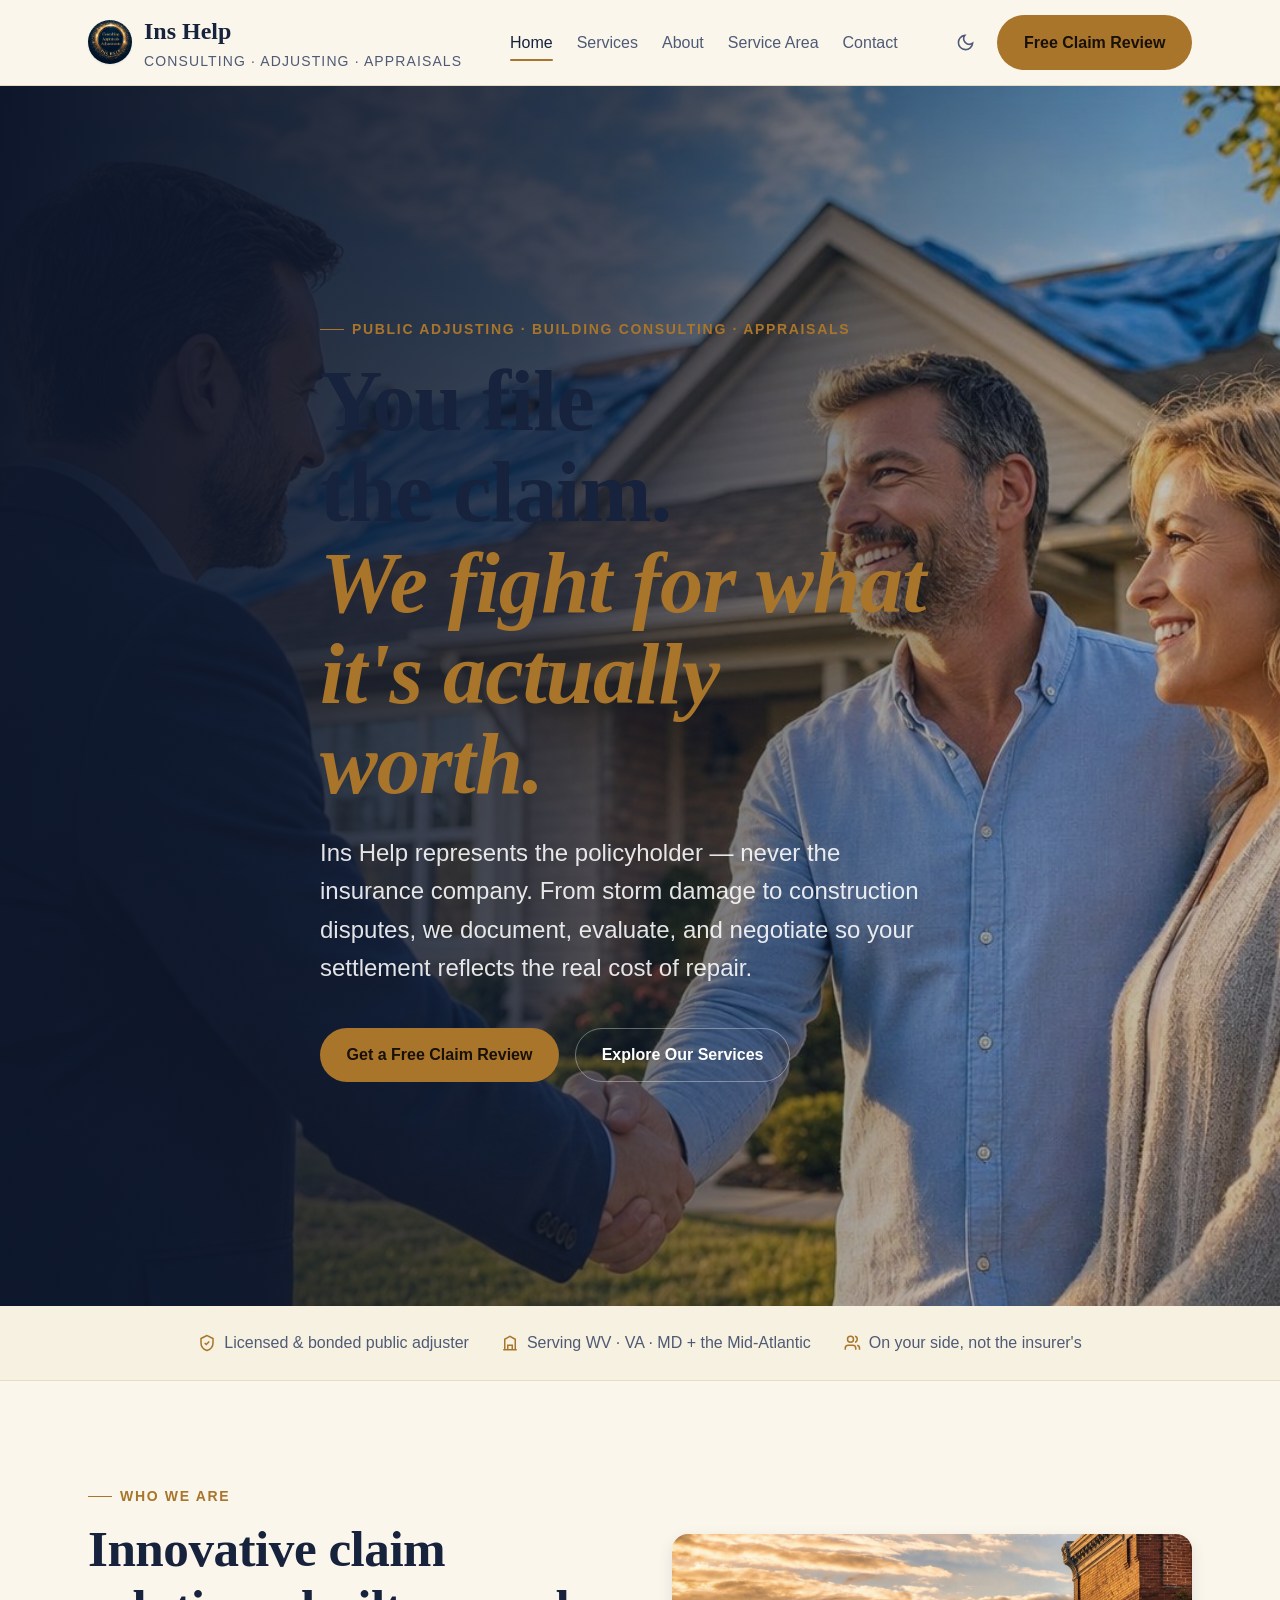
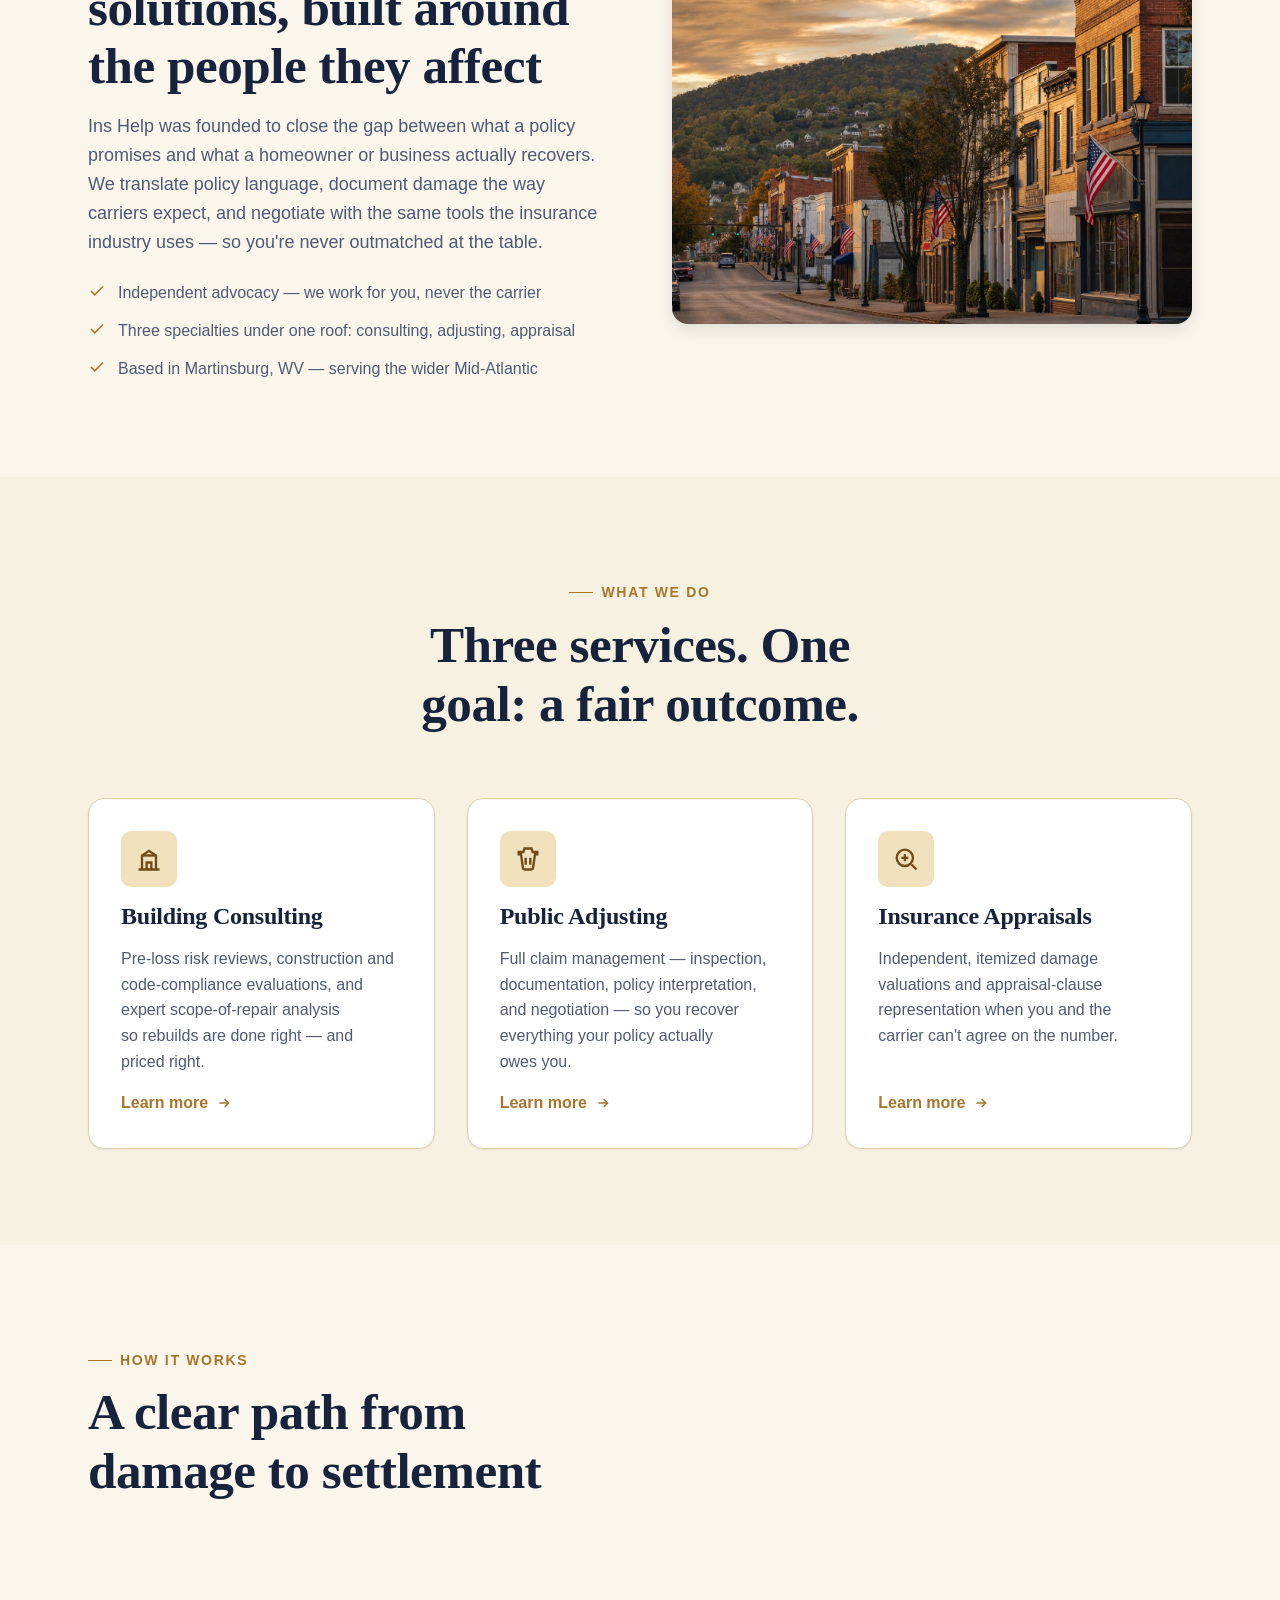
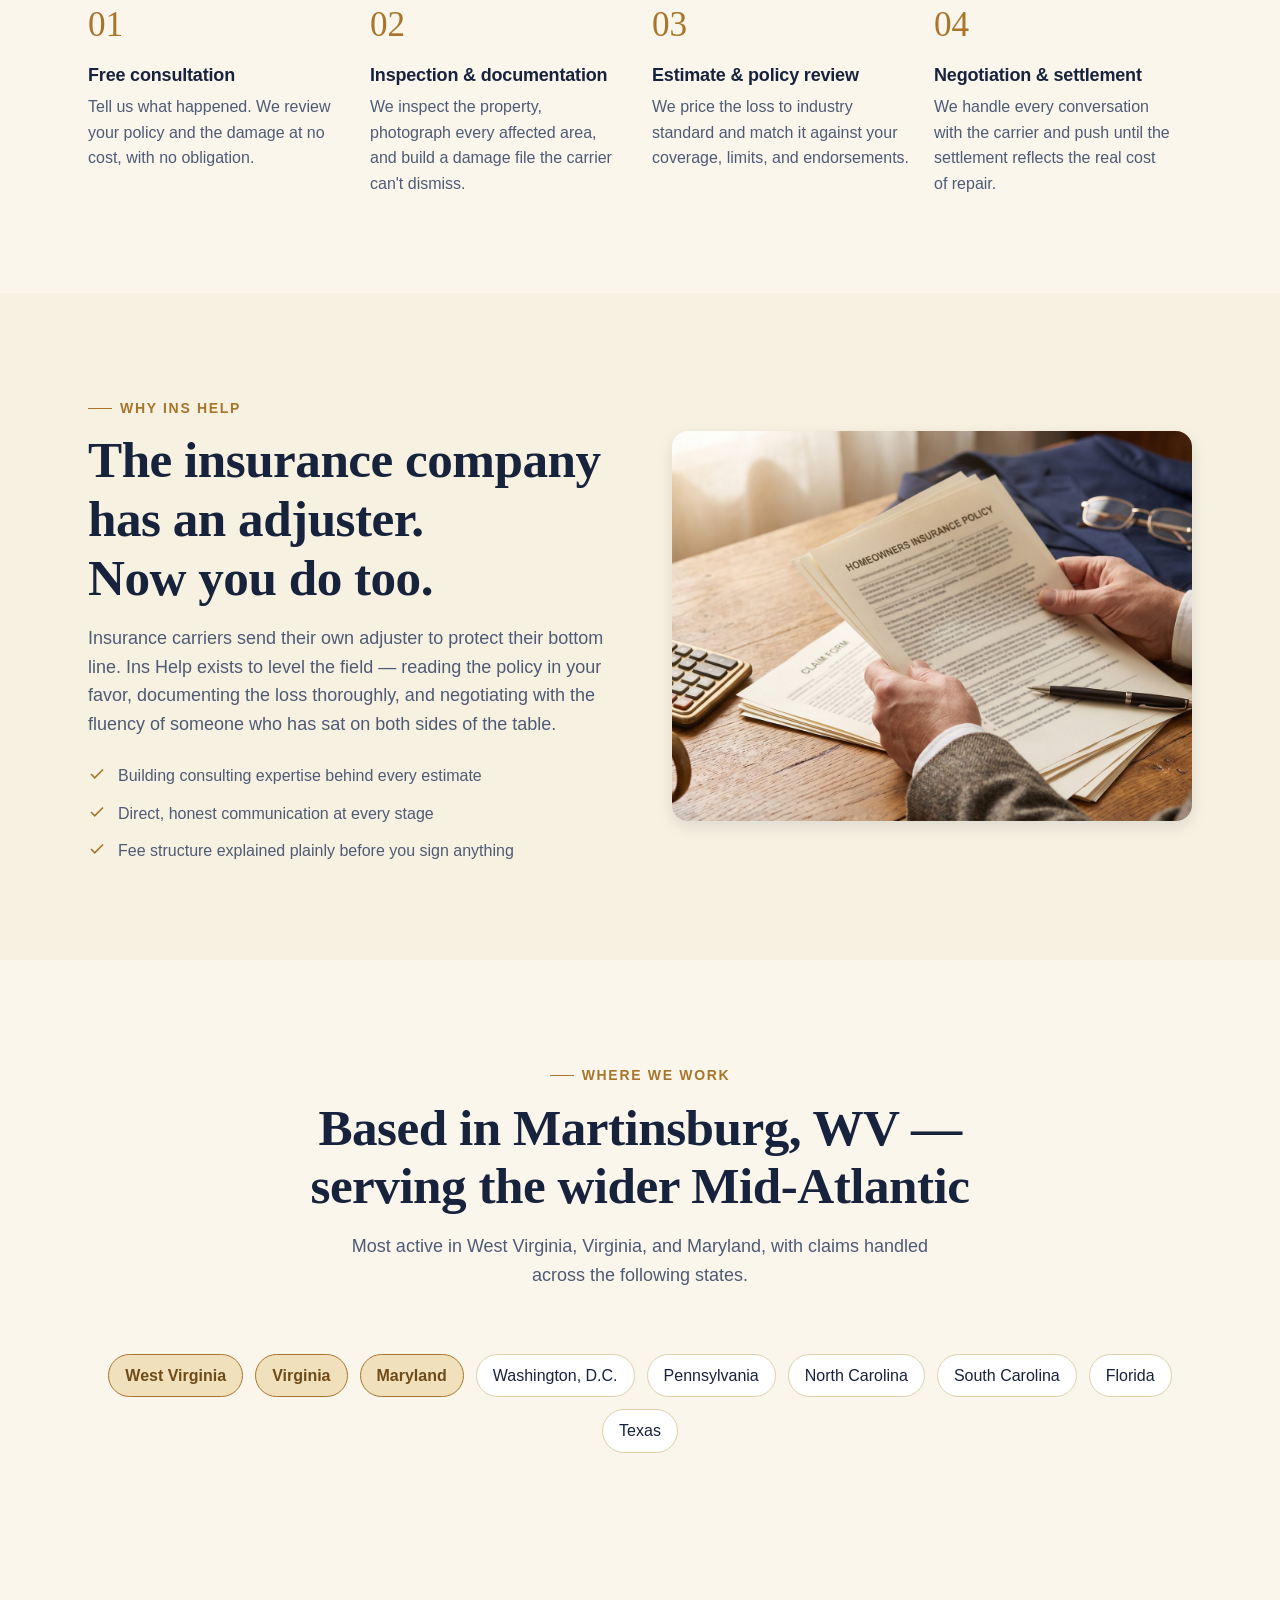
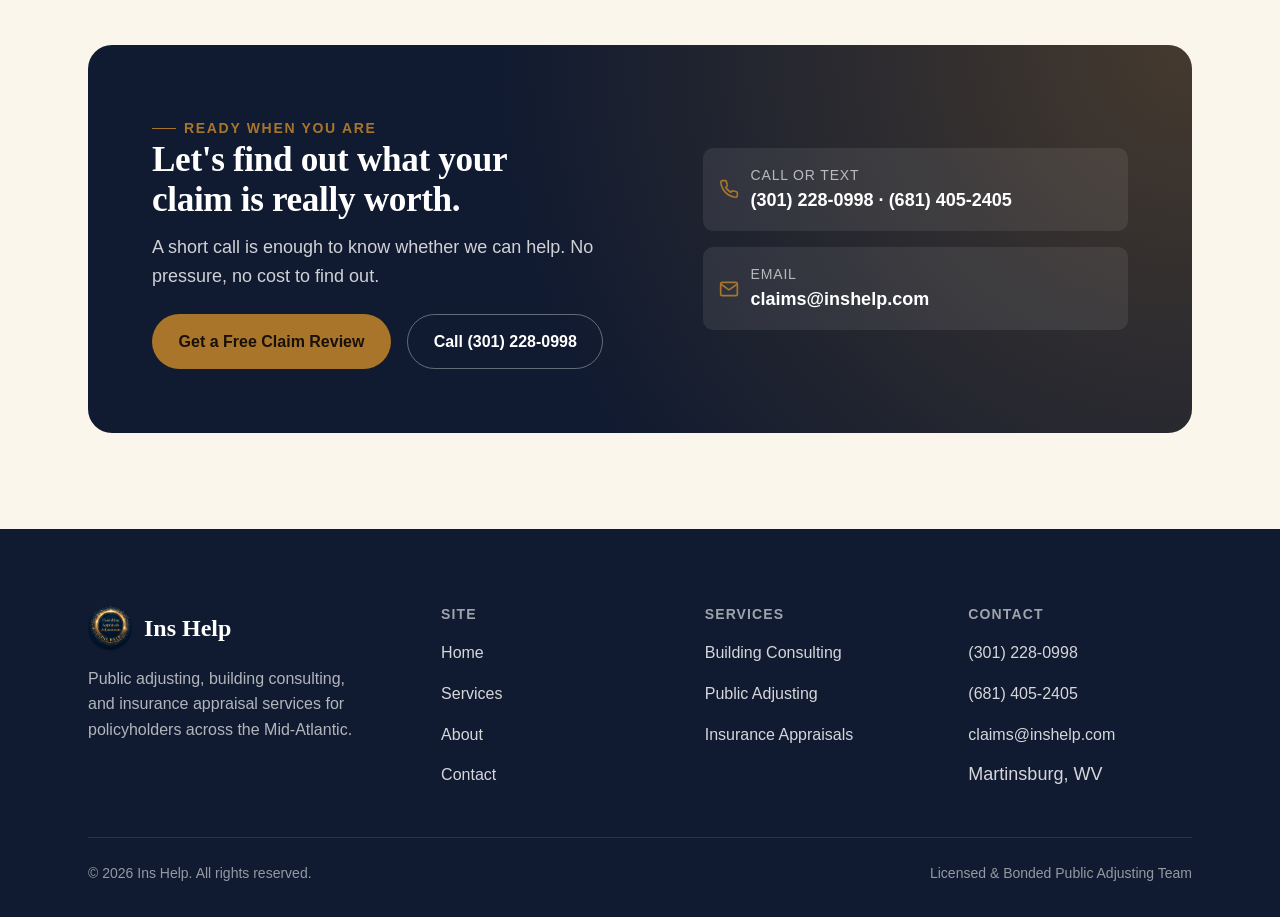
==== commit 0b75a0a2: "Update contact email to claims@inshelp.com; remove personal name/license numbers, use team-oriented " ====
--- a/index.html
+++ b/index.html
@@ -241,7 +241,7 @@
           </div>
           <div class="cta-contact">
             <svg viewBox="0 0 24 24" fill="none" stroke="currentColor" stroke-width="2"><rect x="2" y="4" width="20" height="16" rx="2"/><path d="m22 6-10 7L2 6"/></svg>
-            <div><div class="lbl">Email</div><div class="val">michael@inshelp.us</div></div>
+            <div><div class="lbl">Email</div><div class="val">claims@inshelp.com</div></div>
           </div>
         </div>
       </div>
@@ -279,14 +279,14 @@
         <ul>
           <li><a href="tel:+13012280998">(301) 228-0998</a></li>
           <li><a href="tel:+16814052405">(681) 405-2405</a></li>
-          <li><a href="mailto:michael@inshelp.us">michael@inshelp.us</a></li>
+          <li><a href="mailto:claims@inshelp.com">claims@inshelp.com</a></li>
           <li>Martinsburg, WV</li>
         </ul>
       </div>
     </div>
     <div class="footer-bottom">
       <span>© <span data-year></span> Ins Help. All rights reserved.</span>
-      <span>Licensed Public Adjuster · NPN 18722440</span>
+      <span>Licensed & Bonded Public Adjusting Team</span>
     </div>
   </div>
 </footer>
--- a/style.css
+++ b/style.css
@@ -443,6 +443,15 @@
   .nav-toggle {
     display: inline-flex;
   }
+  .brand-word span {
+    display: none;
+  }
+}
+
+@media (max-width: 420px) {
+  .header-actions {
+    gap: var(--space-1);
+  }
 }
 
 /* ==========================================================================
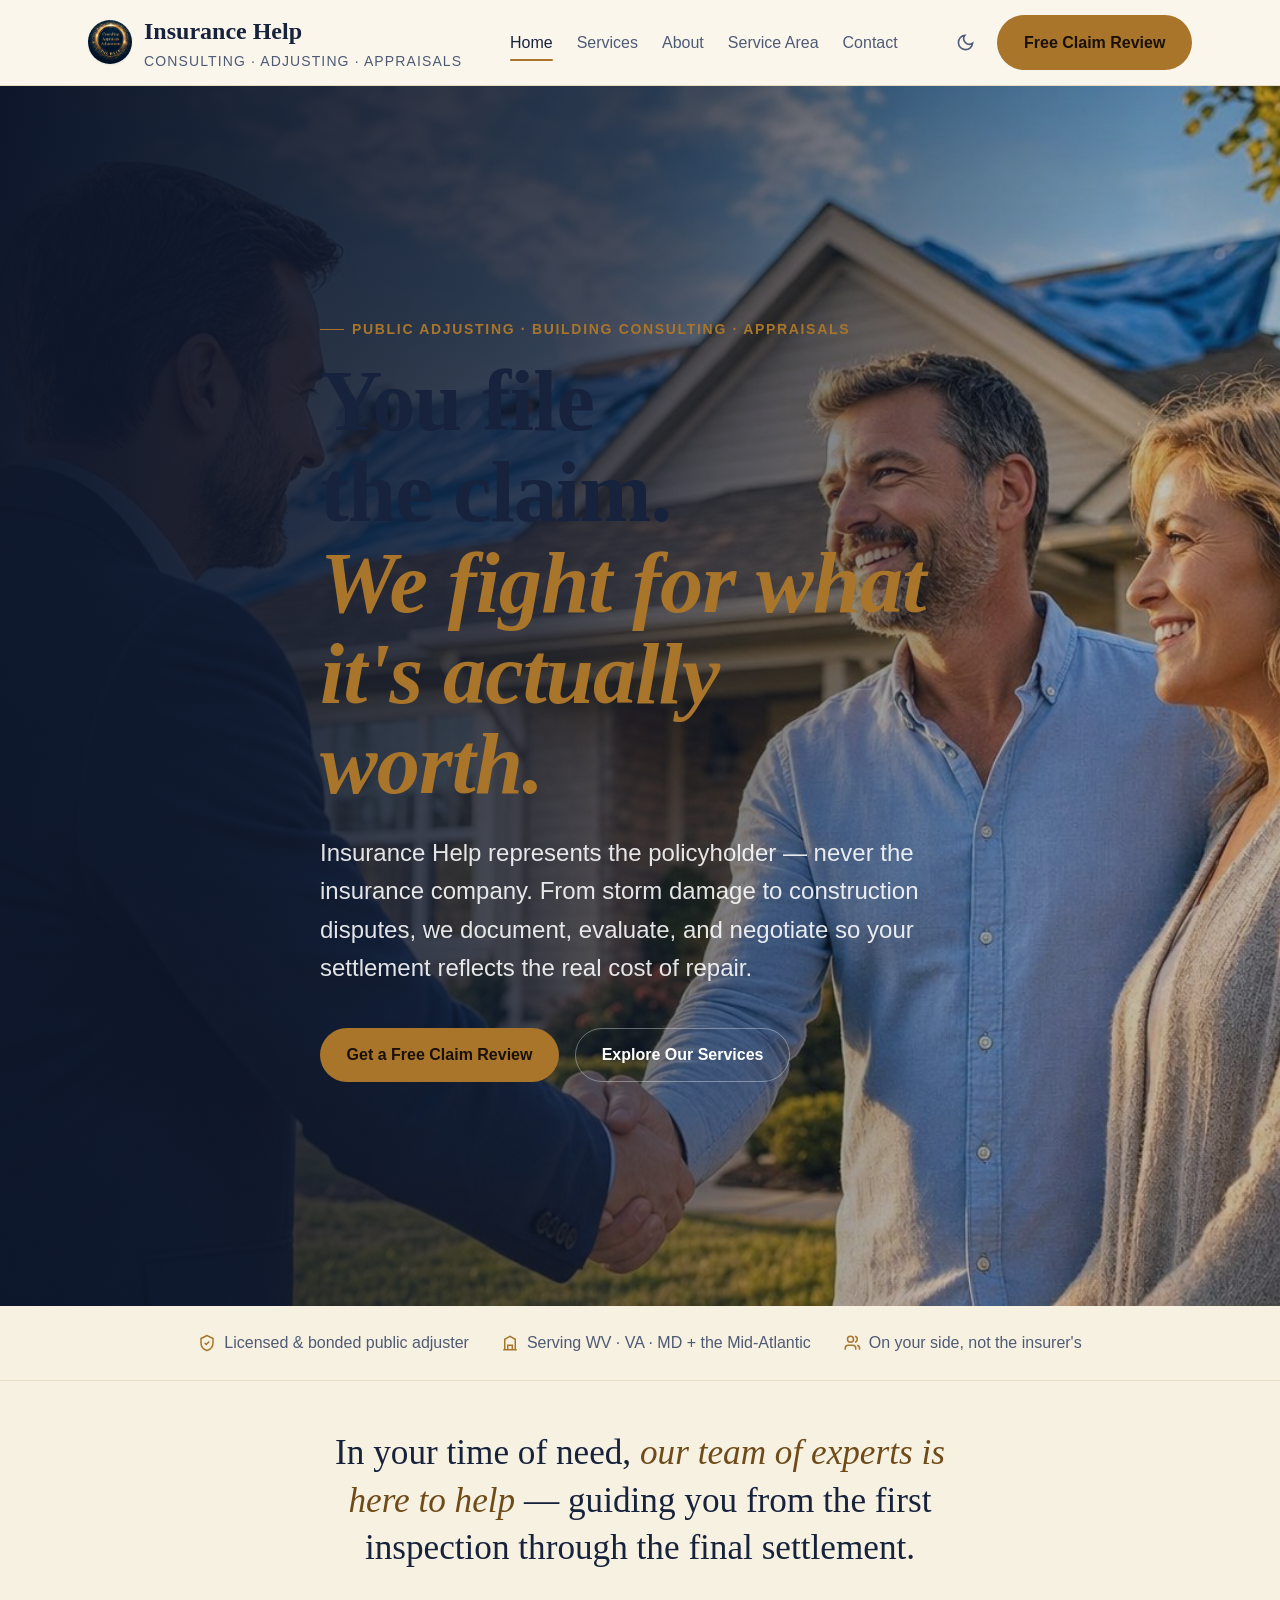
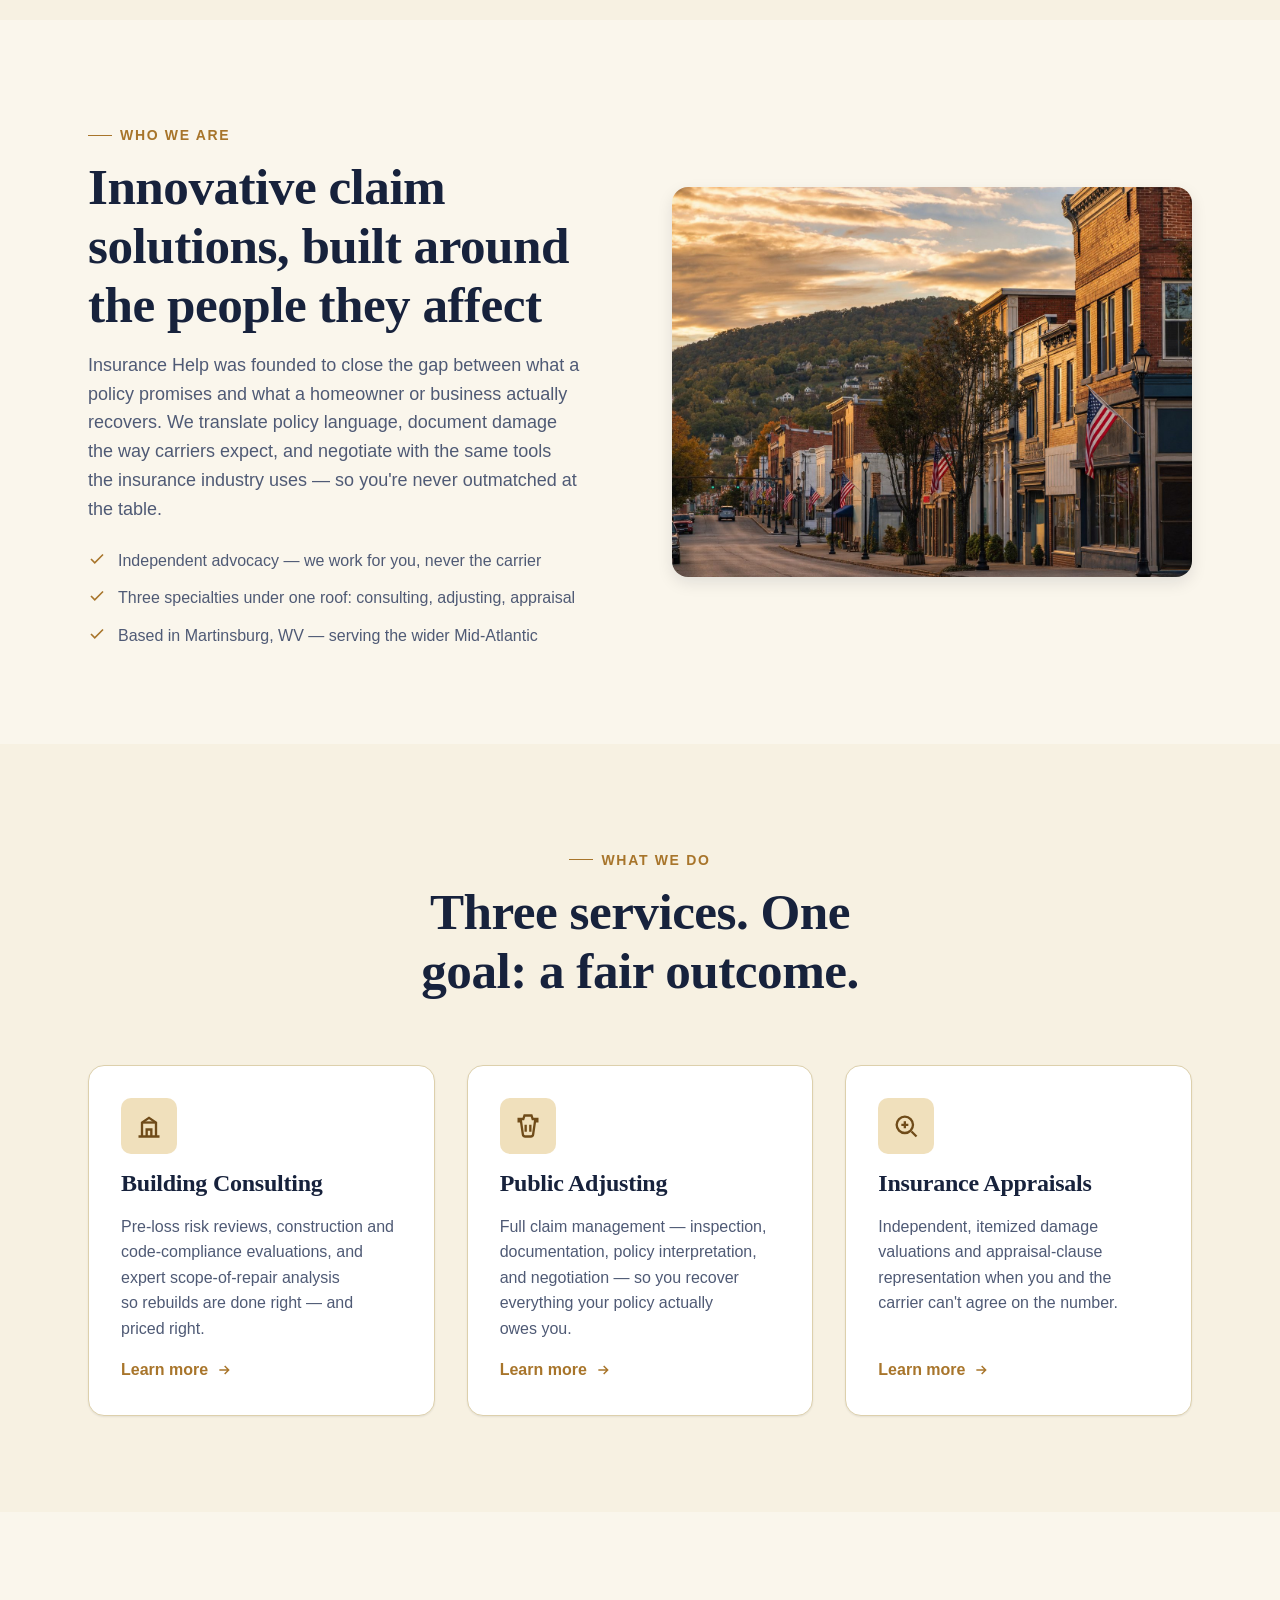
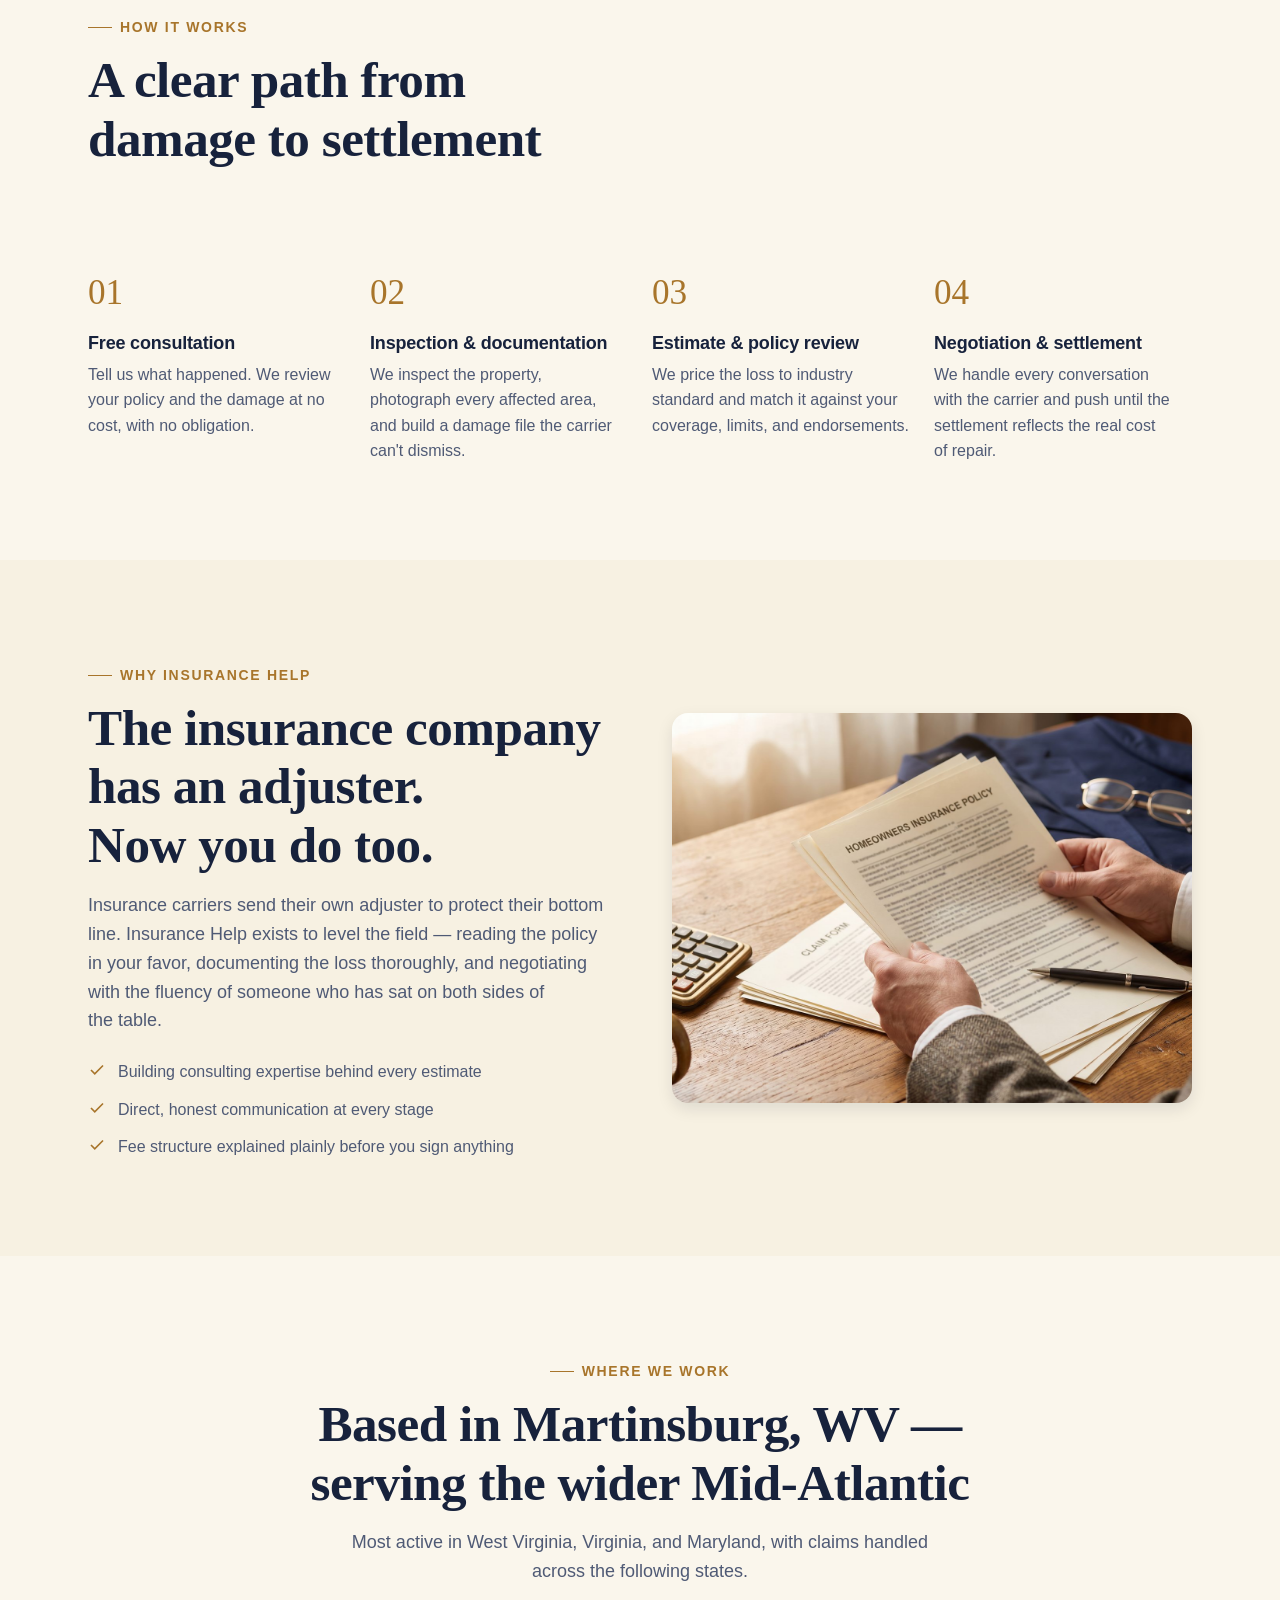
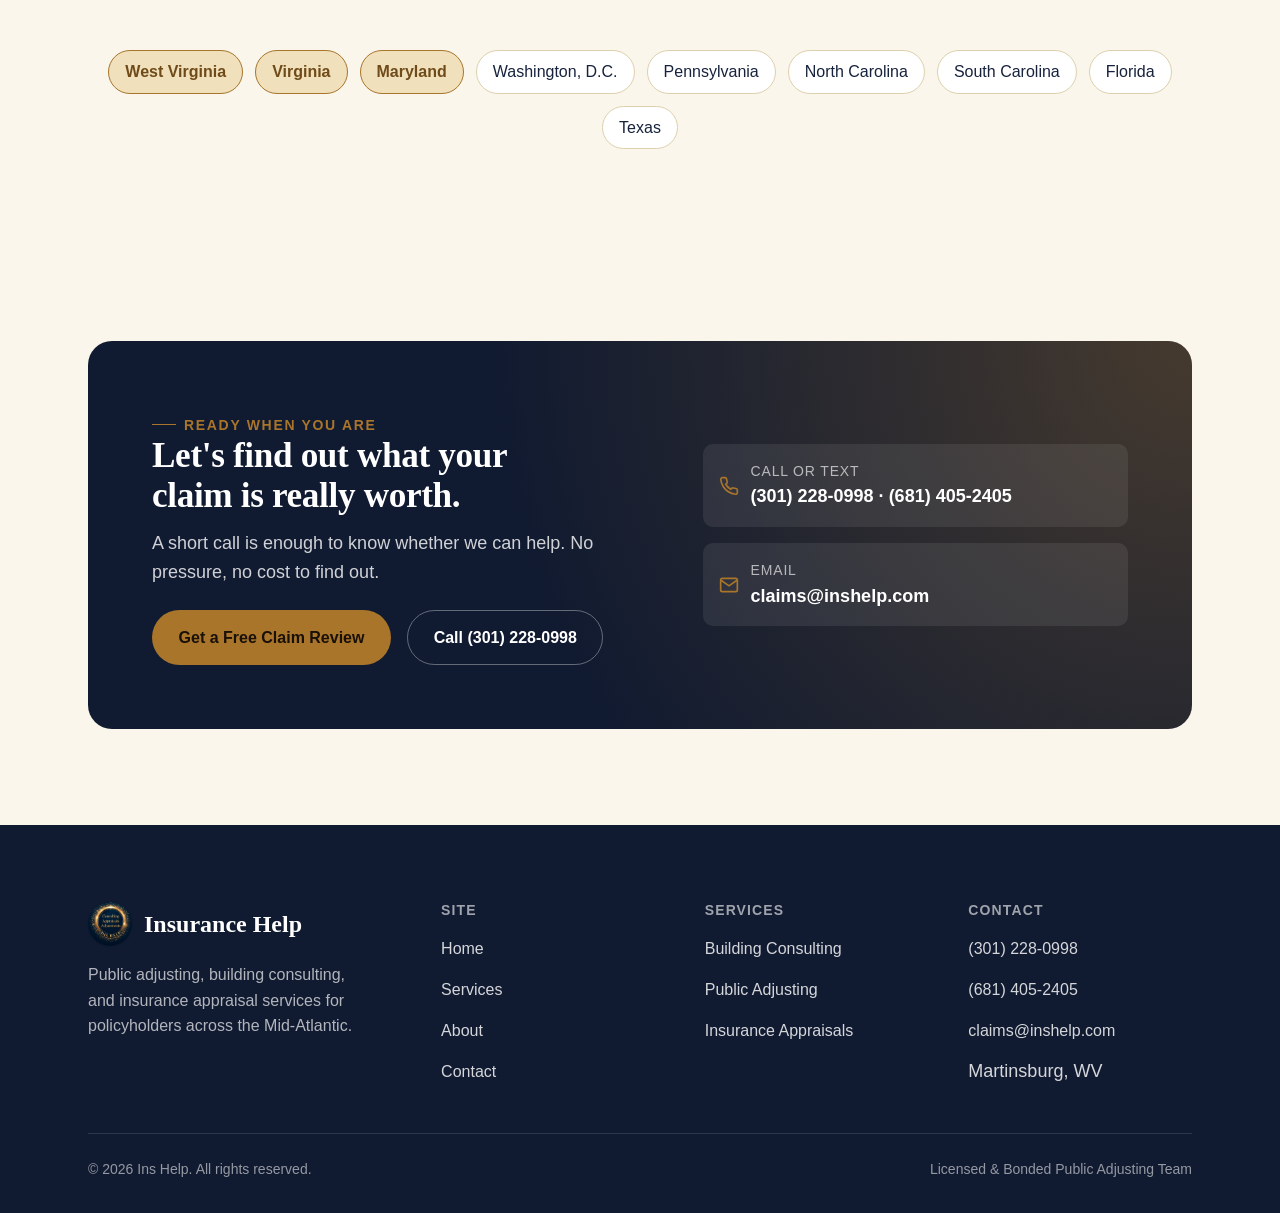
==== commit 5d79a5b5: "Rename Ins Help to Insurance Help (keep footer copyright unchanged); add homepage reassurance blurb;" ====
--- a/index.html
+++ b/index.html
@@ -3,10 +3,10 @@
 <head>
 <meta charset="UTF-8" />
 <meta name="viewport" content="width=device-width, initial-scale=1.0" />
-<title>Ins Help | Public Adjusting, Building Consulting & Insurance Appraisals</title>
-<meta name="description" content="Ins Help represents policyholders — not insurance companies — across WV, VA, MD and beyond. Public adjusting, building consulting, and insurance appraisal services for a fair, fully-documented claim." />
-<meta property="og:title" content="Ins Help | Public Adjusting, Building Consulting & Insurance Appraisals" />
-<meta property="og:description" content="Ins Help represents policyholders — not insurance companies — across the Mid-Atlantic. Get a fair, fully-documented settlement." />
+<title>Insurance Help | Public Adjusting, Building Consulting & Insurance Appraisals</title>
+<meta name="description" content="Insurance Help represents policyholders — not insurance companies — across WV, VA, MD and beyond. Public adjusting, building consulting, and insurance appraisal services for a fair, fully-documented claim." />
+<meta property="og:title" content="Insurance Help | Public Adjusting, Building Consulting & Insurance Appraisals" />
+<meta property="og:description" content="Insurance Help represents policyholders — not insurance companies — across the Mid-Atlantic. Get a fair, fully-documented settlement." />
 <meta property="og:type" content="website" />
 <meta property="og:image" content="./assets/images/hero-home.jpg" />
 <link rel="icon" href="./assets/images/logo-badge.jpg" />
@@ -18,7 +18,7 @@
 {
   "@context": "https://schema.org",
   "@type": "InsuranceAgency",
-  "name": "Ins Help",
+  "name": "Insurance Help",
   "description": "Public adjusting, building consulting, and insurance appraisal services for policyholders.",
   "areaServed": ["West Virginia", "Virginia", "Maryland", "District of Columbia", "Pennsylvania", "North Carolina", "South Carolina", "Florida", "Texas"],
   "address": { "@type": "PostalAddress", "addressLocality": "Martinsburg", "addressRegion": "WV", "addressCountry": "US" },
@@ -33,8 +33,8 @@
 <header class="header">
   <div class="container header-inner">
     <a href="./index.html" class="brand">
-      <span class="brand-mark"><img src="./assets/images/logo-badge.jpg" alt="Ins Help logo" width="44" height="44" /></span>
-      <span class="brand-word">Ins Help<span>Consulting · Adjusting · Appraisals</span></span>
+      <span class="brand-mark"><img src="./assets/images/logo-badge.jpg" alt="Insurance Help logo" width="44" height="44" /></span>
+      <span class="brand-word">Insurance Help<span>Consulting · Adjusting · Appraisals</span></span>
     </a>
     <nav class="nav" aria-label="Primary">
       <ul class="nav-links">
@@ -57,7 +57,7 @@
 
 <div class="mobile-panel" data-mobile-panel>
   <div class="mobile-panel-top">
-    <span class="brand"><span class="brand-mark"><img src="./assets/images/logo-badge.jpg" alt="" width="44" height="44" /></span> Ins Help</span>
+    <span class="brand"><span class="brand-mark"><img src="./assets/images/logo-badge.jpg" alt="" width="44" height="44" /></span> Insurance Help</span>
     <button class="icon-btn" data-mobile-close aria-label="Close menu">
       <svg viewBox="0 0 24 24" fill="none" stroke="currentColor" stroke-width="2" stroke-linecap="round"><path d="M18 6 6 18M6 6l12 12"/></svg>
     </button>
@@ -75,12 +75,12 @@
   <!-- Hero -->
   <section class="hero">
     <div class="hero-media">
-      <img src="./assets/images/hero-home.jpg" alt="An Ins Help public adjuster shaking hands with a homeowner couple in front of their storm-damaged home" loading="eager" />
+      <img src="./assets/images/hero-home.jpg" alt="An Insurance Help public adjuster shaking hands with a homeowner couple in front of their storm-damaged home" loading="eager" />
     </div>
     <div class="container hero-content">
       <span class="eyebrow">Public Adjusting · Building Consulting · Appraisals</span>
       <h1>You file the claim.<br /><em>We fight for what it's actually worth.</em></h1>
-      <p class="lede">Ins Help represents the policyholder — never the insurance company. From storm damage to construction disputes, we document, evaluate, and negotiate so your settlement reflects the real cost of repair.</p>
+      <p class="lede">Insurance Help represents the policyholder — never the insurance company. From storm damage to construction disputes, we document, evaluate, and negotiate so your settlement reflects the real cost of repair.</p>
       <div class="hero-actions">
         <a href="./contact.html" class="btn btn--primary">Get a Free Claim Review</a>
         <a href="./services.html" class="btn btn--on-dark">Explore Our Services</a>
@@ -99,6 +99,13 @@
     </div>
   </div>
 
+  <!-- Reassurance -->
+  <section class="reassurance">
+    <div class="container">
+      <p class="reassurance-text">In your time of need, <em>our team of experts is here to help</em> — guiding you from the first inspection through the final settlement.</p>
+    </div>
+  </section>
+
   <!-- Intro -->
   <section>
     <div class="container">
@@ -106,7 +113,7 @@
         <div class="split-body" data-reveal>
           <span class="eyebrow">Who we are</span>
           <h2 class="section-title">Innovative claim solutions, built around the people they affect</h2>
-          <p class="text-muted" style="margin-top: var(--space-4);">Ins Help was founded to close the gap between what a policy promises and what a homeowner or business actually recovers. We translate policy language, document damage the way carriers expect, and negotiate with the same tools the insurance industry uses — so you're never outmatched at the table.</p>
+          <p class="text-muted" style="margin-top: var(--space-4);">Insurance Help was founded to close the gap between what a policy promises and what a homeowner or business actually recovers. We translate policy language, document damage the way carriers expect, and negotiate with the same tools the insurance industry uses — so you're never outmatched at the table.</p>
           <ul>
             <li><svg viewBox="0 0 24 24" fill="none" stroke="currentColor" stroke-width="2.2"><path d="M20 6 9 17l-5-5"/></svg> Independent advocacy — we work for you, never the carrier</li>
             <li><svg viewBox="0 0 24 24" fill="none" stroke="currentColor" stroke-width="2.2"><path d="M20 6 9 17l-5-5"/></svg> Three specialties under one roof: consulting, adjusting, appraisal</li>
@@ -186,9 +193,9 @@
           <img src="./assets/images/cta-consult.jpg" alt="Reviewing a homeowners insurance policy and claim paperwork" loading="lazy" />
         </div>
         <div class="split-body" data-reveal>
-          <span class="eyebrow">Why Ins Help</span>
+          <span class="eyebrow">Why Insurance Help</span>
           <h2 class="section-title">The insurance company has an adjuster. Now you do too.</h2>
-          <p class="text-muted" style="margin-top: var(--space-4);">Insurance carriers send their own adjuster to protect their bottom line. Ins Help exists to level the field — reading the policy in your favor, documenting the loss thoroughly, and negotiating with the fluency of someone who has sat on both sides of the table.</p>
+          <p class="text-muted" style="margin-top: var(--space-4);">Insurance carriers send their own adjuster to protect their bottom line. Insurance Help exists to level the field — reading the policy in your favor, documenting the loss thoroughly, and negotiating with the fluency of someone who has sat on both sides of the table.</p>
           <ul>
             <li><svg viewBox="0 0 24 24" fill="none" stroke="currentColor" stroke-width="2.2"><path d="M20 6 9 17l-5-5"/></svg> Building consulting expertise behind every estimate</li>
             <li><svg viewBox="0 0 24 24" fill="none" stroke="currentColor" stroke-width="2.2"><path d="M20 6 9 17l-5-5"/></svg> Direct, honest communication at every stage</li>
@@ -254,7 +261,7 @@
   <div class="container">
     <div class="footer-grid">
       <div class="footer-brand">
-        <span class="brand"><span class="brand-mark"><img src="./assets/images/logo-badge.jpg" alt="" width="44" height="44" /></span> Ins Help</span>
+        <span class="brand"><span class="brand-mark"><img src="./assets/images/logo-badge.jpg" alt="" width="44" height="44" /></span> Insurance Help</span>
         <p>Public adjusting, building consulting, and insurance appraisal services for policyholders across the Mid-Atlantic.</p>
       </div>
       <div>
--- a/style.css
+++ b/style.css
@@ -915,6 +915,25 @@
   margin-top: var(--space-1);
 }
 
+/* Reassurance statement */
+.reassurance {
+  padding-block: var(--space-12);
+  text-align: center;
+  background: var(--color-surface-2);
+}
+.reassurance-text {
+  max-width: 42rem;
+  margin-inline: auto;
+  font-family: var(--font-display);
+  font-size: var(--text-xl);
+  line-height: 1.35;
+  color: var(--color-text);
+}
+.reassurance-text em {
+  color: var(--color-primary-active);
+  font-style: italic;
+}
+
 /* CTA banner */
 .cta-banner {
   position: relative;
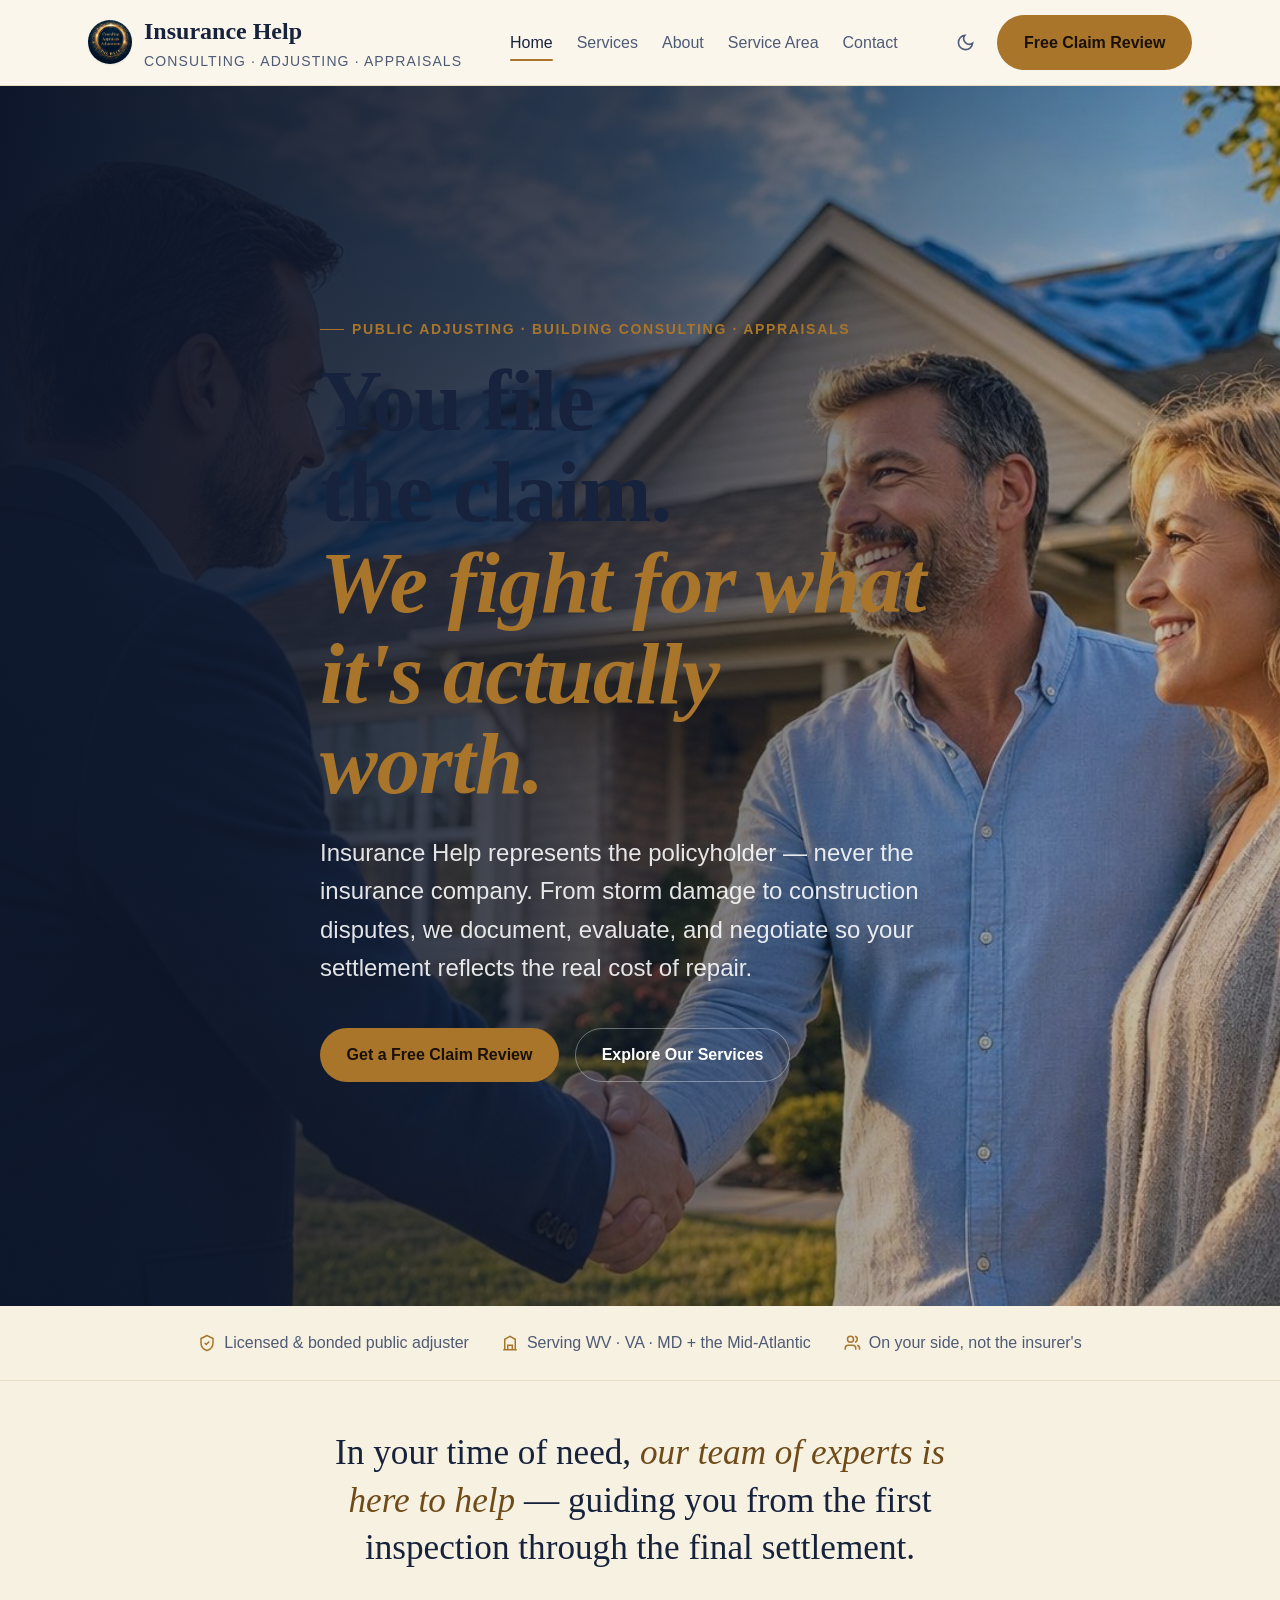
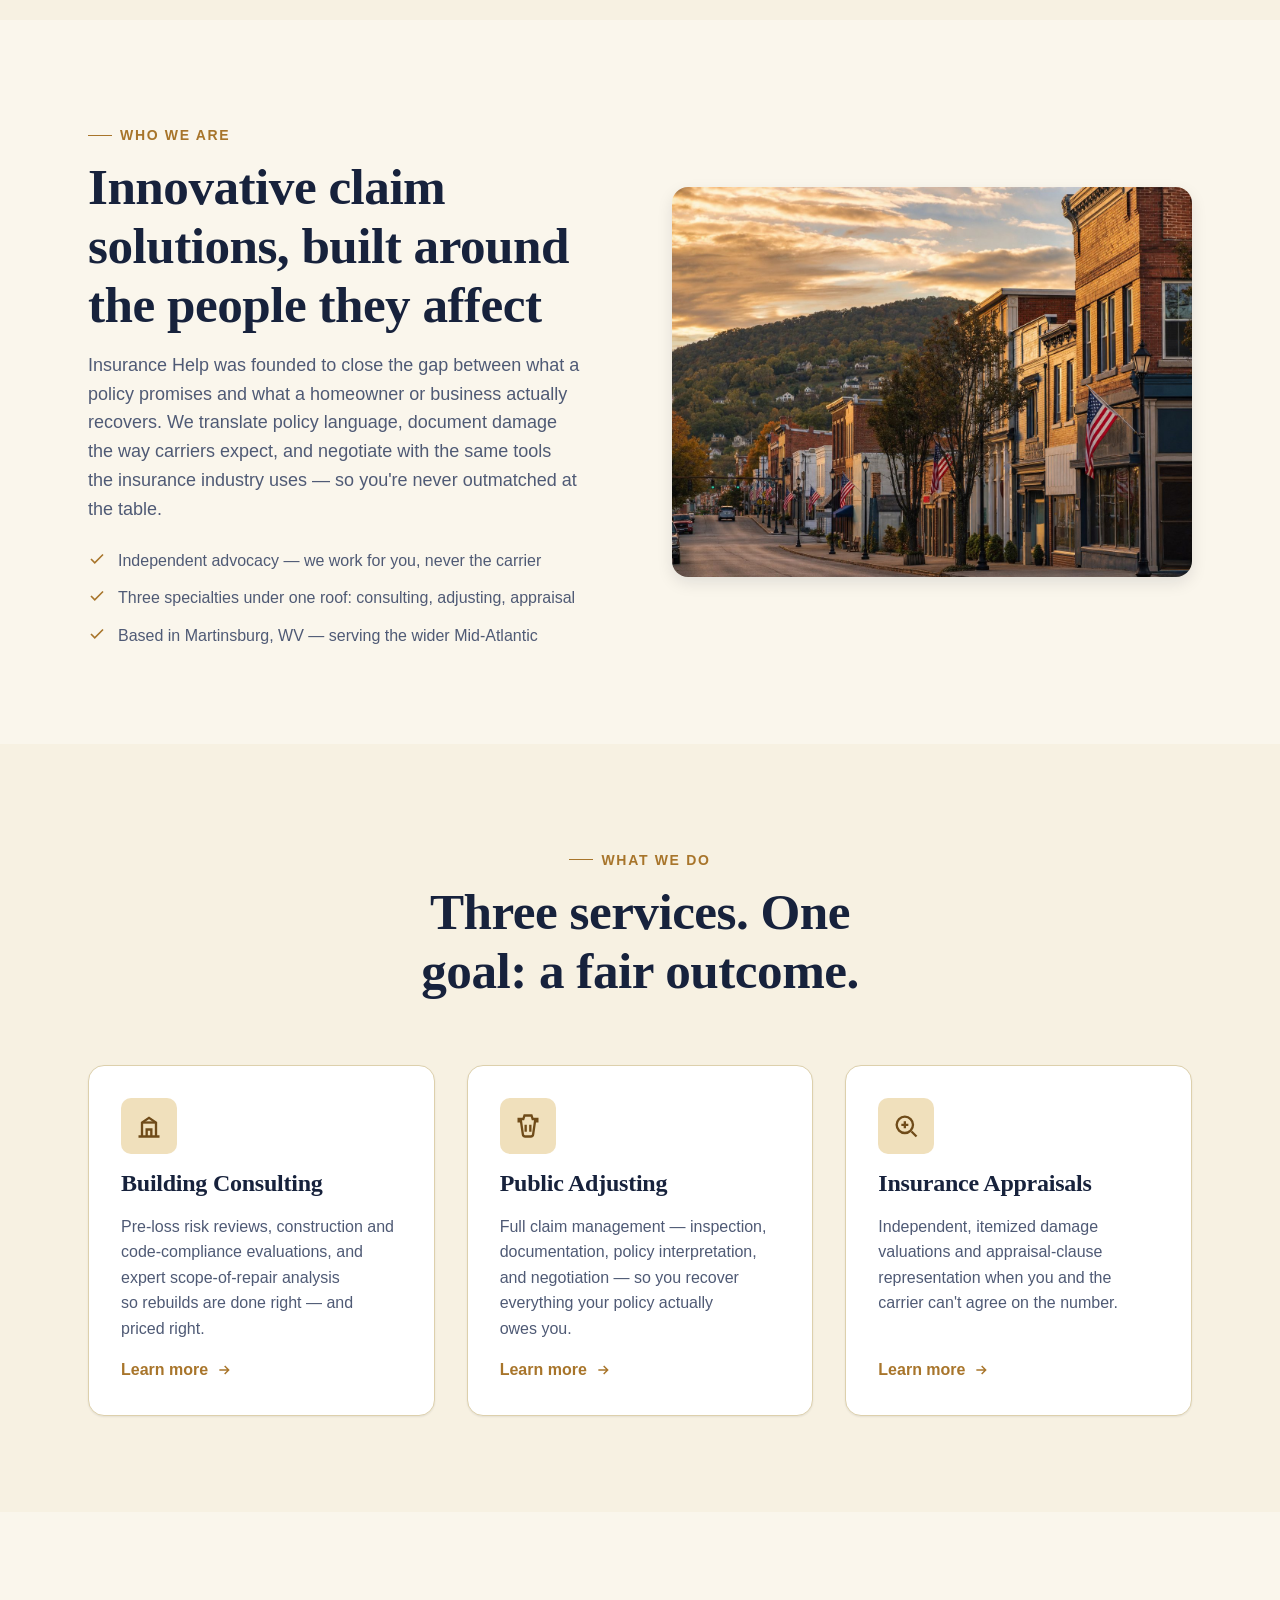
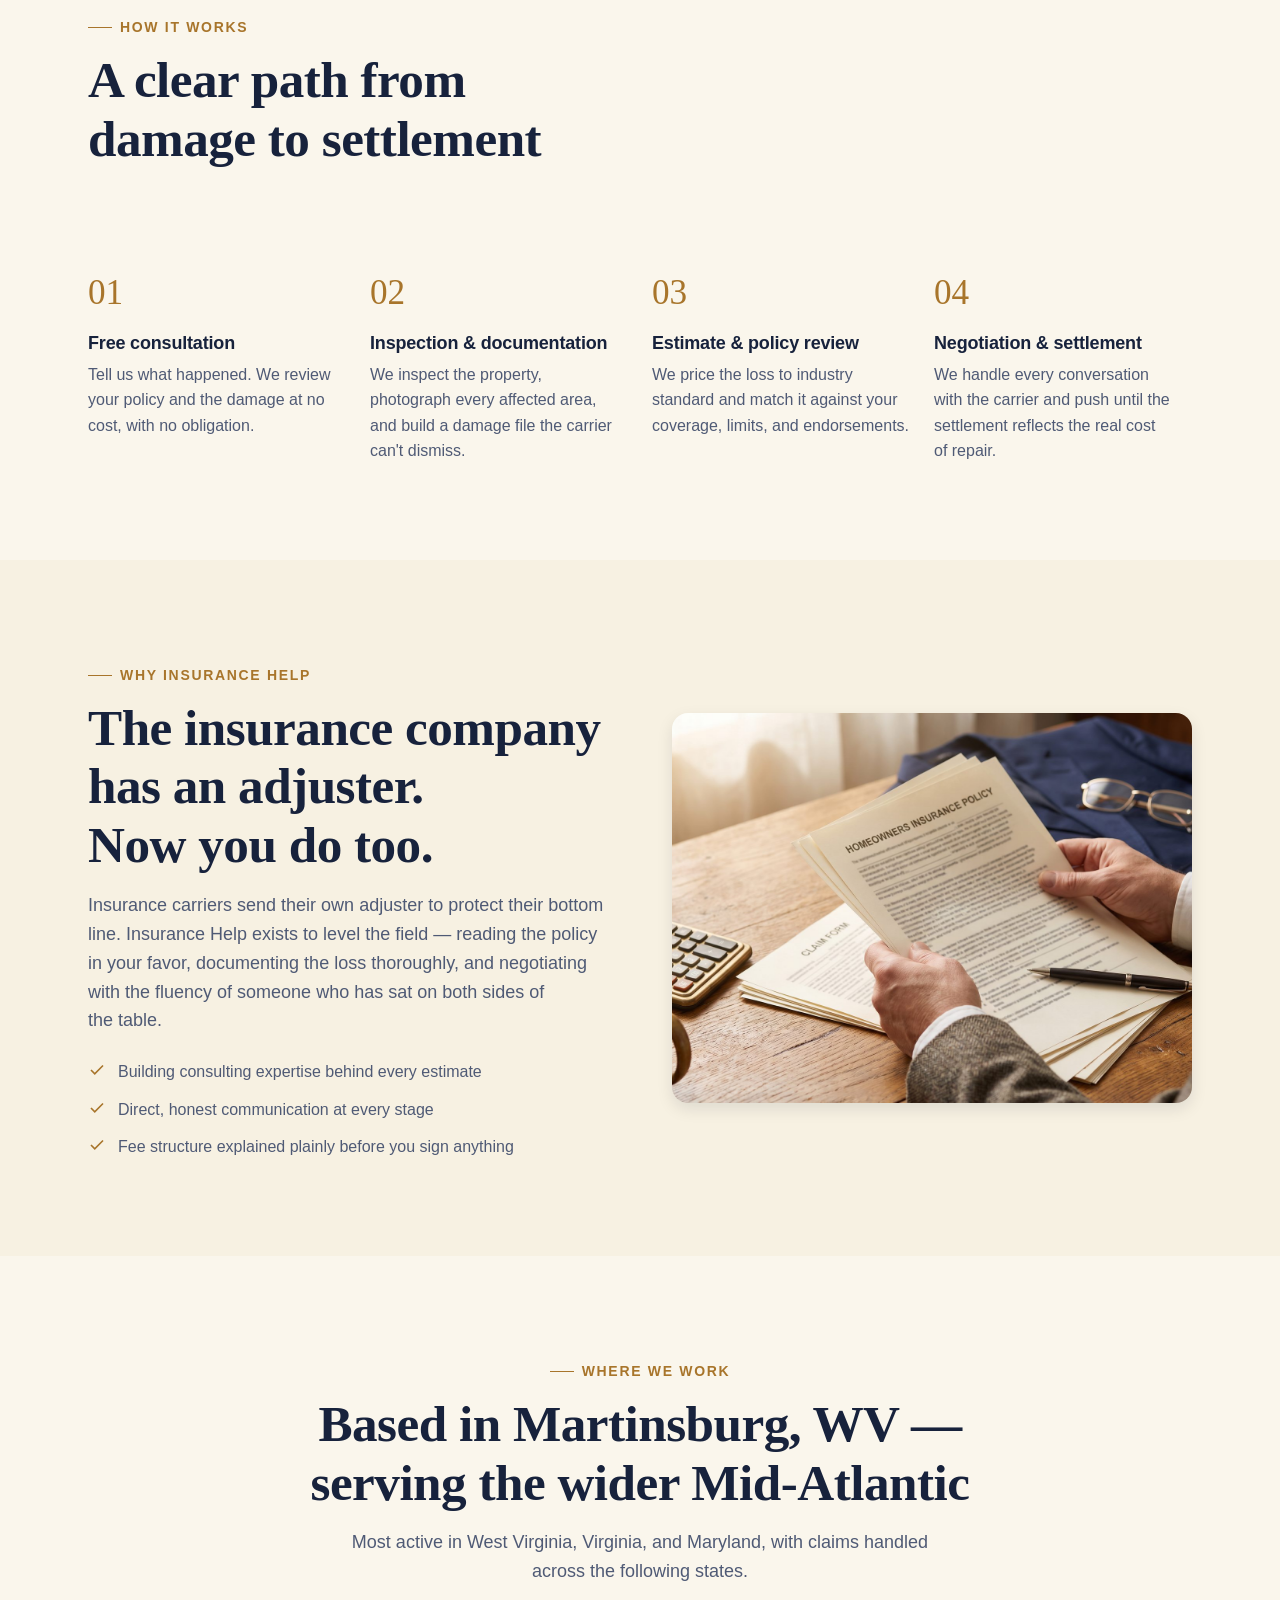
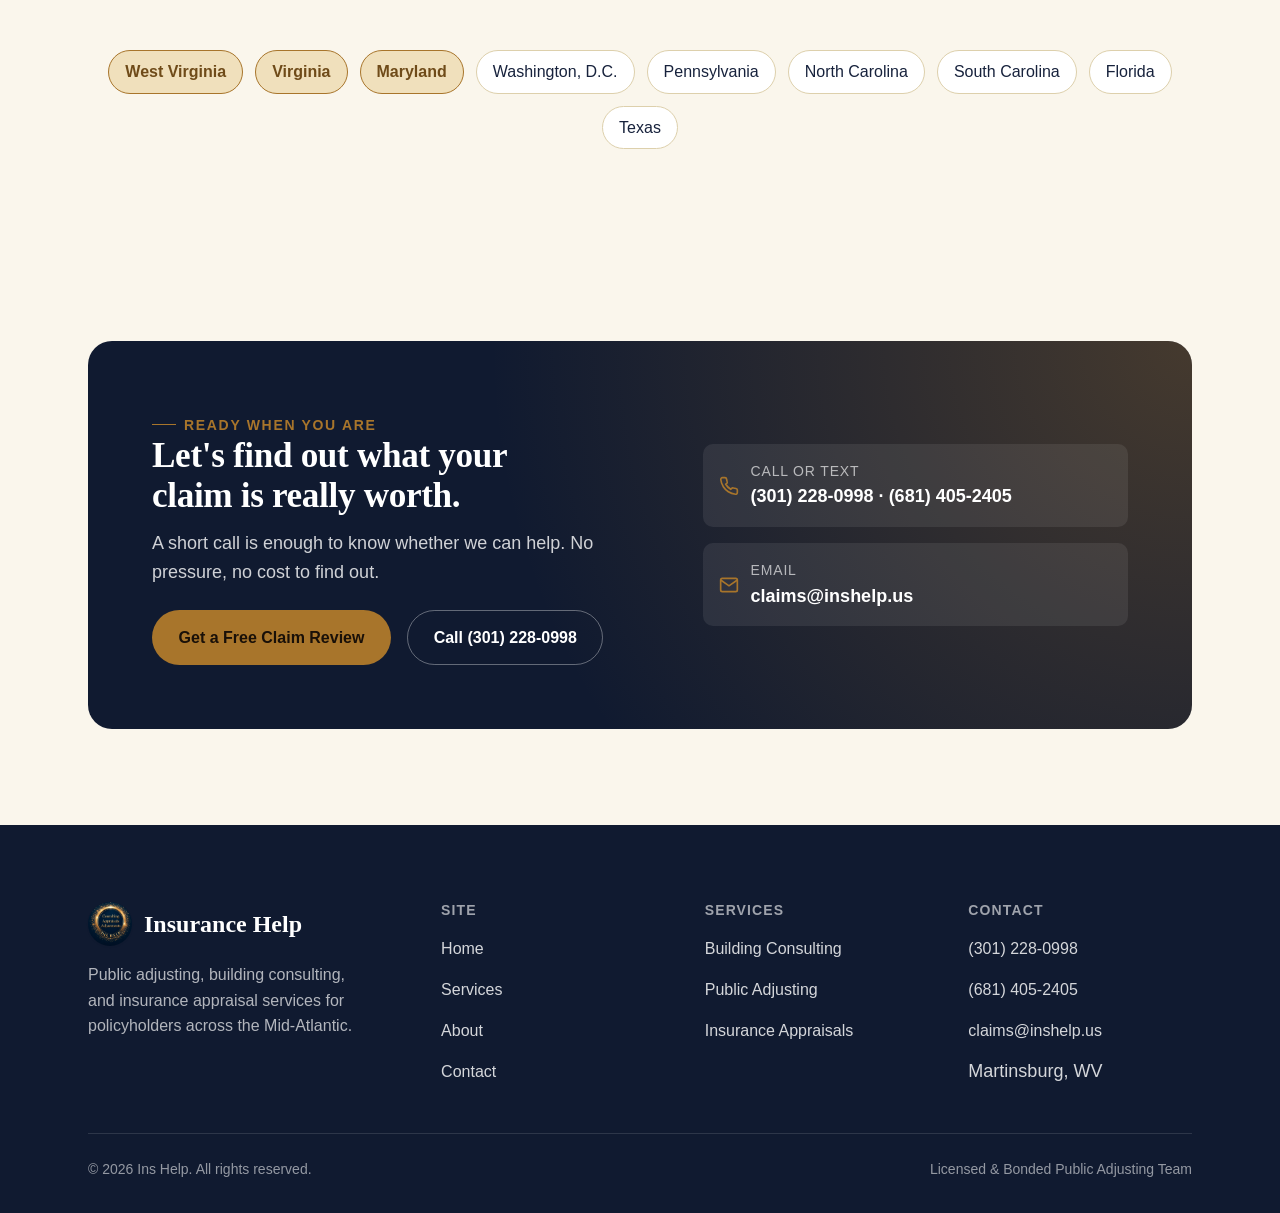
==== commit 76039d61: "Fix contact email domain: claims@inshelp.com -> claims@inshelp.us" ====
--- a/index.html
+++ b/index.html
@@ -5,9 +5,12 @@
 <meta name="viewport" content="width=device-width, initial-scale=1.0" />
 <title>Insurance Help | Public Adjusting, Building Consulting & Insurance Appraisals</title>
 <meta name="description" content="Insurance Help represents policyholders — not insurance companies — across WV, VA, MD and beyond. Public adjusting, building consulting, and insurance appraisal services for a fair, fully-documented claim." />
+<link rel="canonical" href="https://inshelp.us/" />
+<meta name="robots" content="index, follow" />
 <meta property="og:title" content="Insurance Help | Public Adjusting, Building Consulting & Insurance Appraisals" />
 <meta property="og:description" content="Insurance Help represents policyholders — not insurance companies — across the Mid-Atlantic. Get a fair, fully-documented settlement." />
 <meta property="og:type" content="website" />
+<meta property="og:url" content="https://inshelp.us/" />
 <meta property="og:image" content="./assets/images/hero-home.jpg" />
 <link rel="icon" href="./assets/images/logo-badge.jpg" />
 <link rel="preconnect" href="https://api.fontshare.com" />
@@ -19,11 +22,12 @@
   "@context": "https://schema.org",
   "@type": "InsuranceAgency",
   "name": "Insurance Help",
-  "description": "Public adjusting, building consulting, and insurance appraisal services for policyholders.",
-  "areaServed": ["West Virginia", "Virginia", "Maryland", "District of Columbia", "Pennsylvania", "North Carolina", "South Carolina", "Florida", "Texas"],
+  "description": "Public adjusting, building consulting, and insurance appraisal services for policyholders across the Eastern Panhandle of West Virginia and the Mid-Atlantic.",
+  "areaServed": ["West Virginia","Virginia","Maryland","District of Columbia","Pennsylvania","North Carolina","South Carolina","Florida","Texas","Berkeley County, WV","Jefferson County, WV","Morgan County, WV","Hampshire County, WV","Allegany County, MD","Garrett County, MD","Frederick County, MD","Washington County, MD","Montgomery County, MD","Carroll County, MD","Howard County, MD","Charles County, MD","Calvert County, MD","Baltimore County, MD","Anne Arundel County, MD","St. Mary's County, MD","Frederick County, VA","Clarke County, VA","Loudoun County, VA","Fairfax County, VA","Arlington County, VA","Alexandria, VA","Prince William County, VA","Fauquier County, VA","Warren County, VA","Shenandoah County, VA","Culpeper County, VA","Stafford County, VA","Rockingham County, VA","Page County, VA"],
   "address": { "@type": "PostalAddress", "addressLocality": "Martinsburg", "addressRegion": "WV", "addressCountry": "US" },
   "telephone": "+13012280998",
-  "url": "https://inshelp.us"
+  "email": "claims@inshelp.us",
+  "url": "https://inshelp.us/"
 }
 </script>
 </head>
@@ -248,7 +252,7 @@
           </div>
           <div class="cta-contact">
             <svg viewBox="0 0 24 24" fill="none" stroke="currentColor" stroke-width="2"><rect x="2" y="4" width="20" height="16" rx="2"/><path d="m22 6-10 7L2 6"/></svg>
-            <div><div class="lbl">Email</div><div class="val">claims@inshelp.com</div></div>
+            <div><div class="lbl">Email</div><div class="val">claims@inshelp.us</div></div>
           </div>
         </div>
       </div>
@@ -286,7 +290,7 @@
         <ul>
           <li><a href="tel:+13012280998">(301) 228-0998</a></li>
           <li><a href="tel:+16814052405">(681) 405-2405</a></li>
-          <li><a href="mailto:claims@inshelp.com">claims@inshelp.com</a></li>
+          <li><a href="mailto:claims@inshelp.us">claims@inshelp.us</a></li>
           <li>Martinsburg, WV</li>
         </ul>
       </div>
--- a/style.css
+++ b/style.css
@@ -829,6 +829,49 @@
   font-weight: 700;
 }
 
+/* County coverage */
+.county-coverage {
+  margin-top: var(--space-16);
+  padding-top: var(--space-12);
+  border-top: 1px solid var(--color-border);
+}
+.county-coverage-title {
+  font-size: var(--text-xl);
+  margin-bottom: var(--space-6);
+}
+.county-groups {
+  display: grid;
+  grid-template-columns: repeat(3, 1fr);
+  gap: var(--space-8);
+}
+.county-group h4 {
+  font-size: var(--text-sm);
+  text-transform: uppercase;
+  letter-spacing: 0.04em;
+  color: var(--color-primary-active);
+  margin-bottom: var(--space-3);
+}
+.county-list {
+  list-style: none;
+  padding: 0;
+  margin: 0;
+  display: flex;
+  flex-direction: column;
+  gap: var(--space-2);
+  font-size: var(--text-sm);
+  color: var(--color-text);
+}
+.county-seat {
+  color: var(--color-text-muted);
+  font-size: var(--text-xs);
+}
+@media (max-width: 860px) {
+  .county-groups {
+    grid-template-columns: 1fr;
+    gap: var(--space-6);
+  }
+}
+
 /* FAQ */
 .faq {
   display: flex;
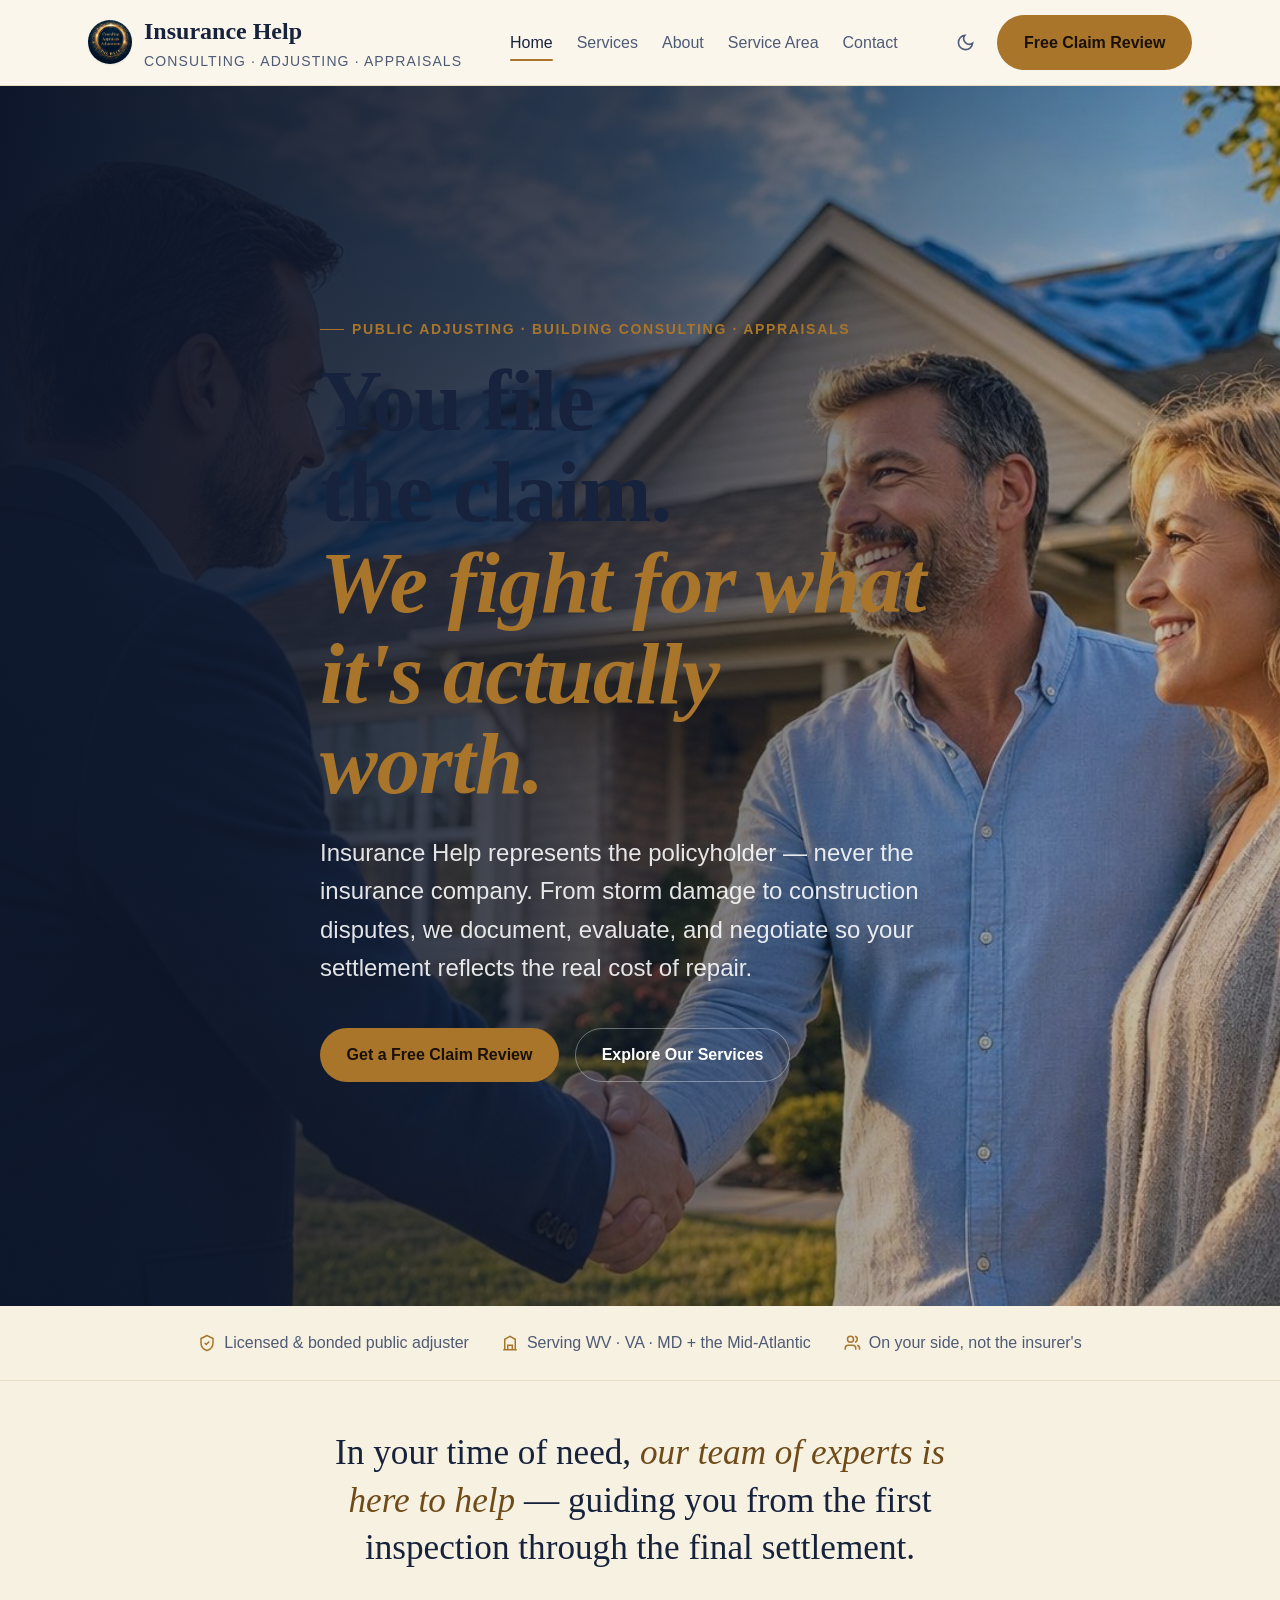
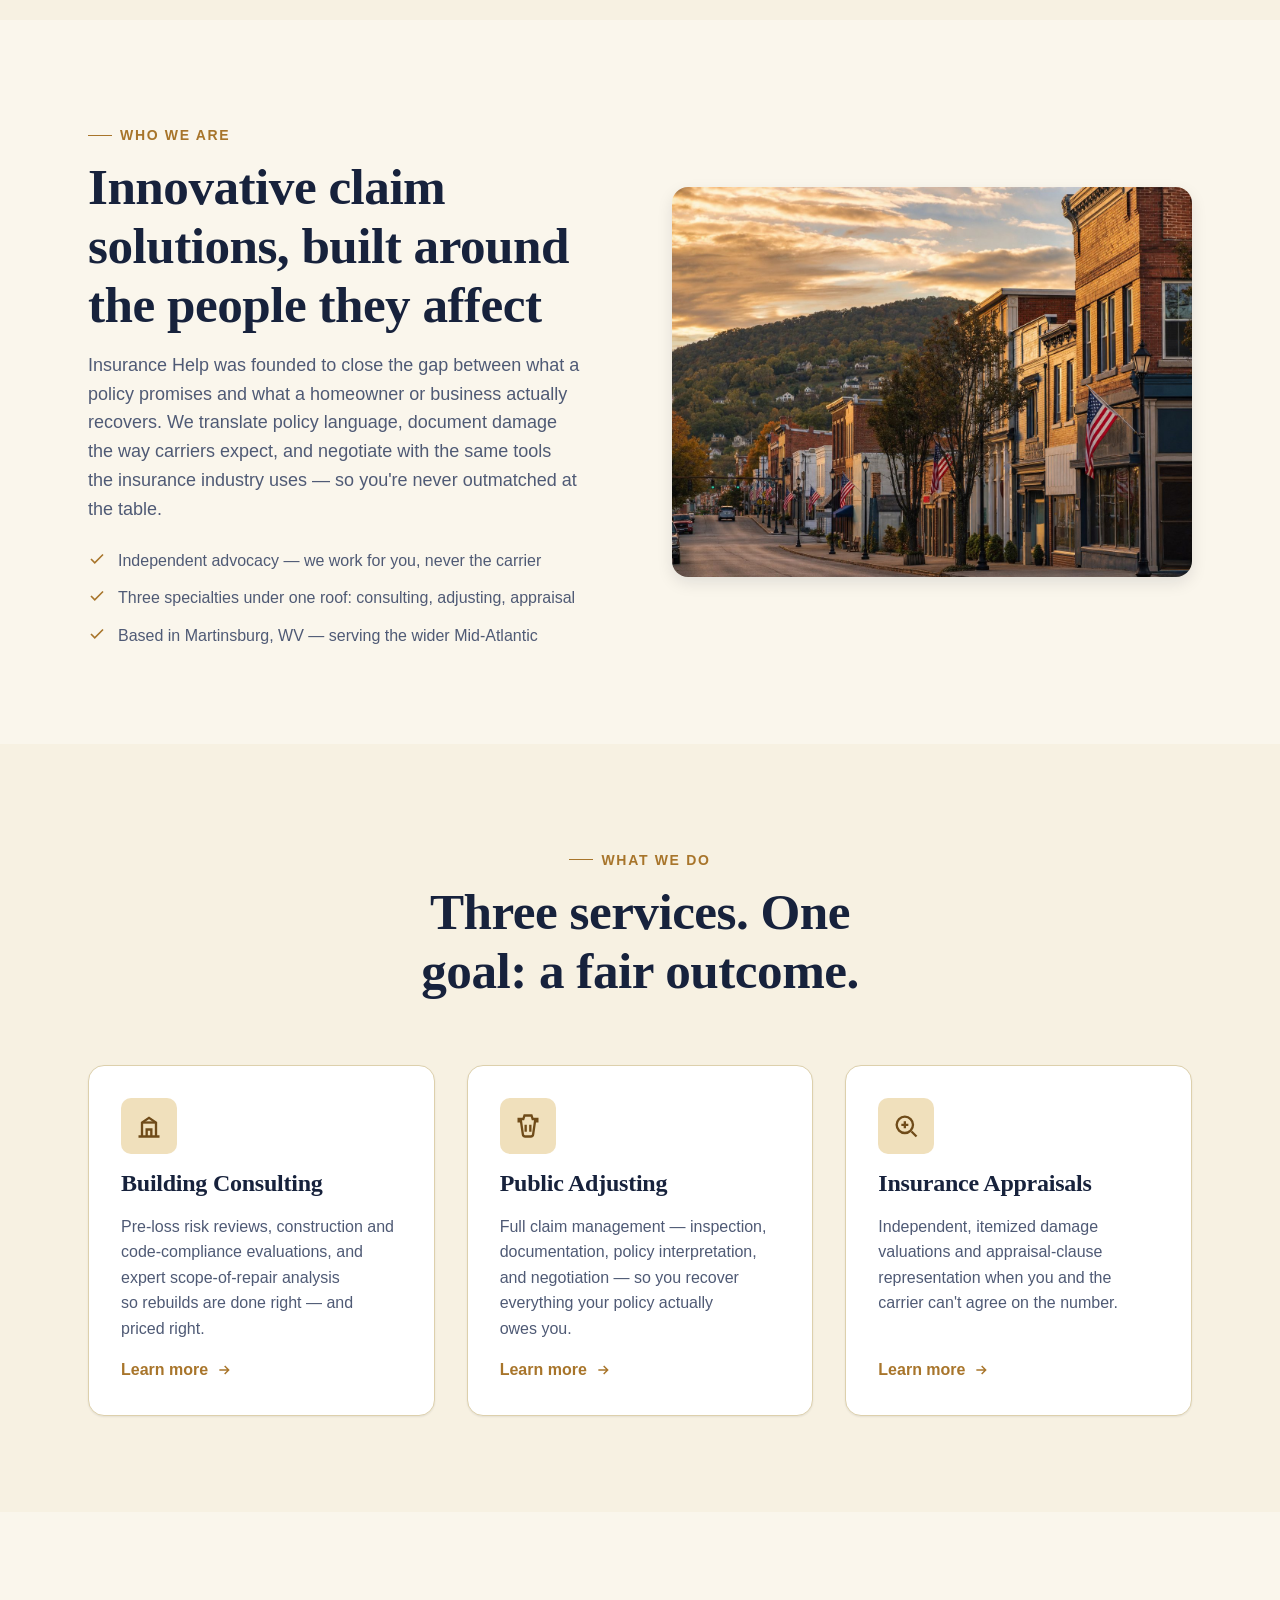
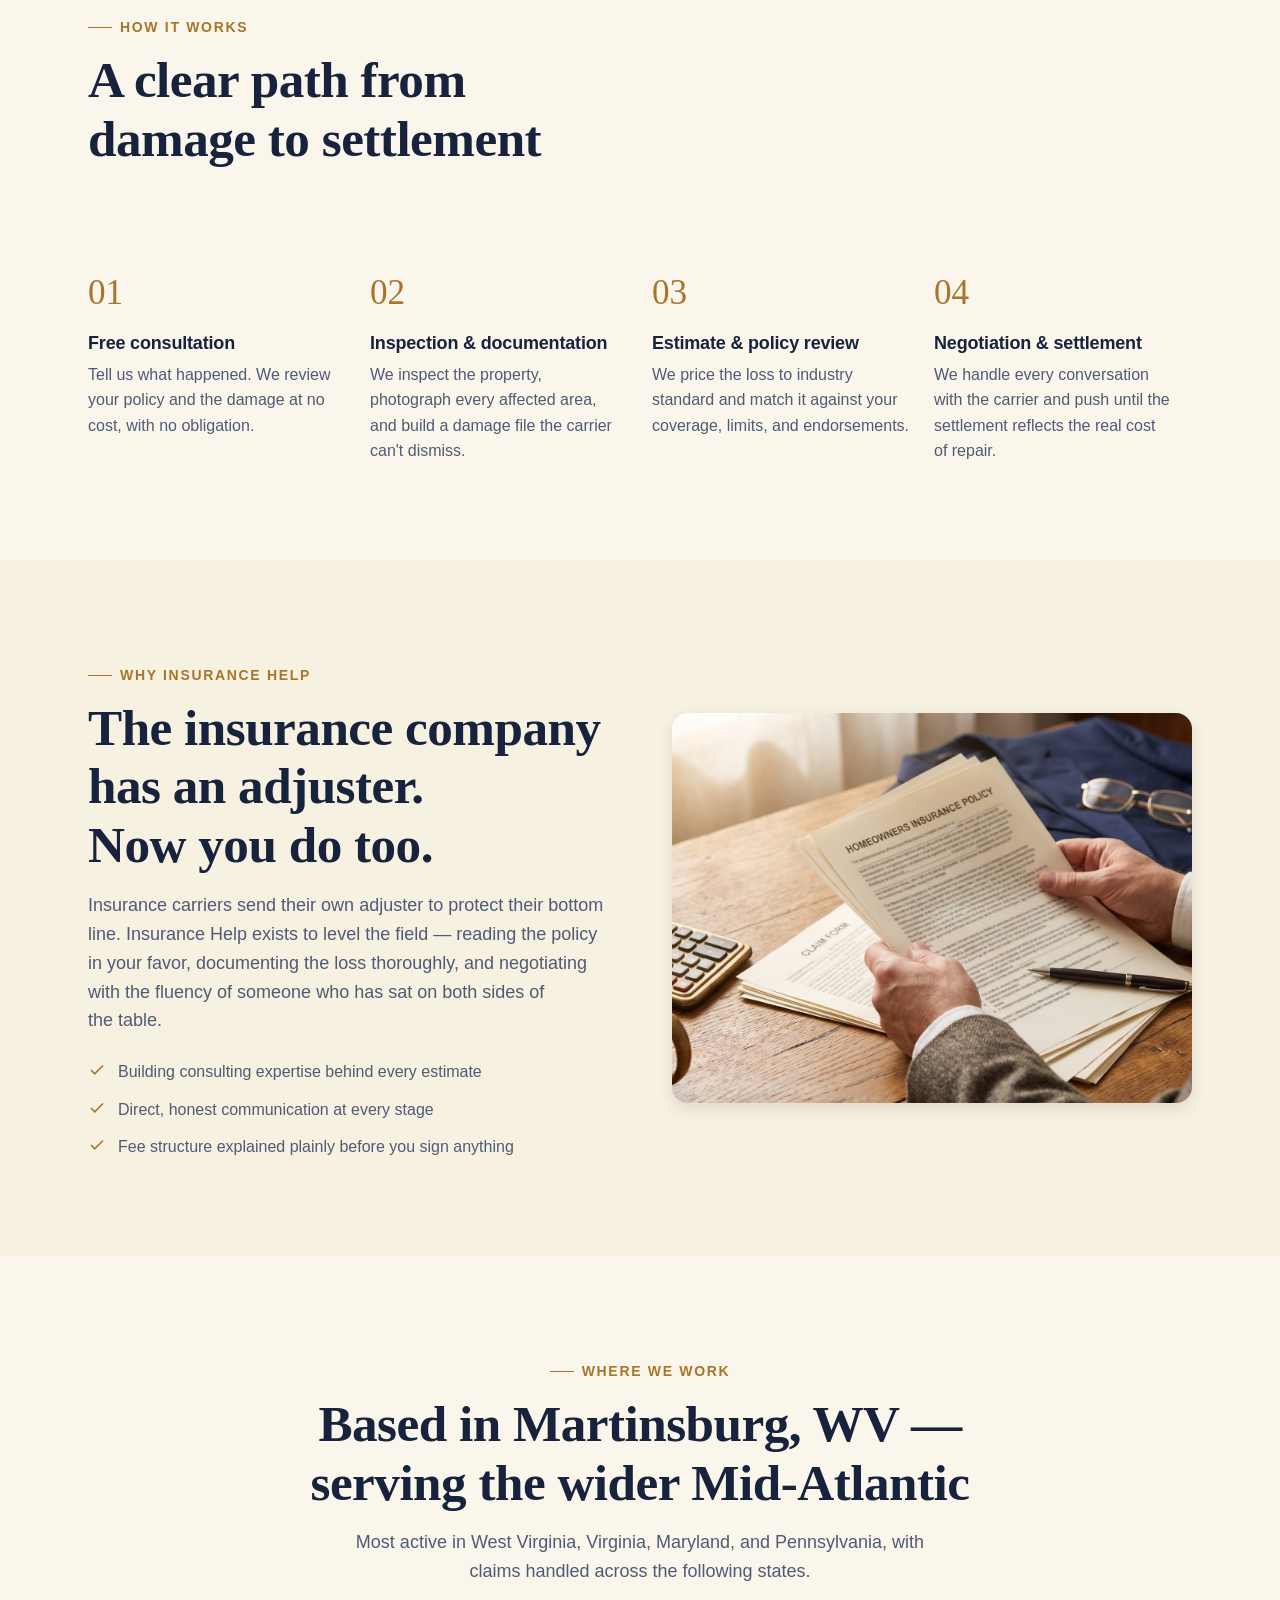
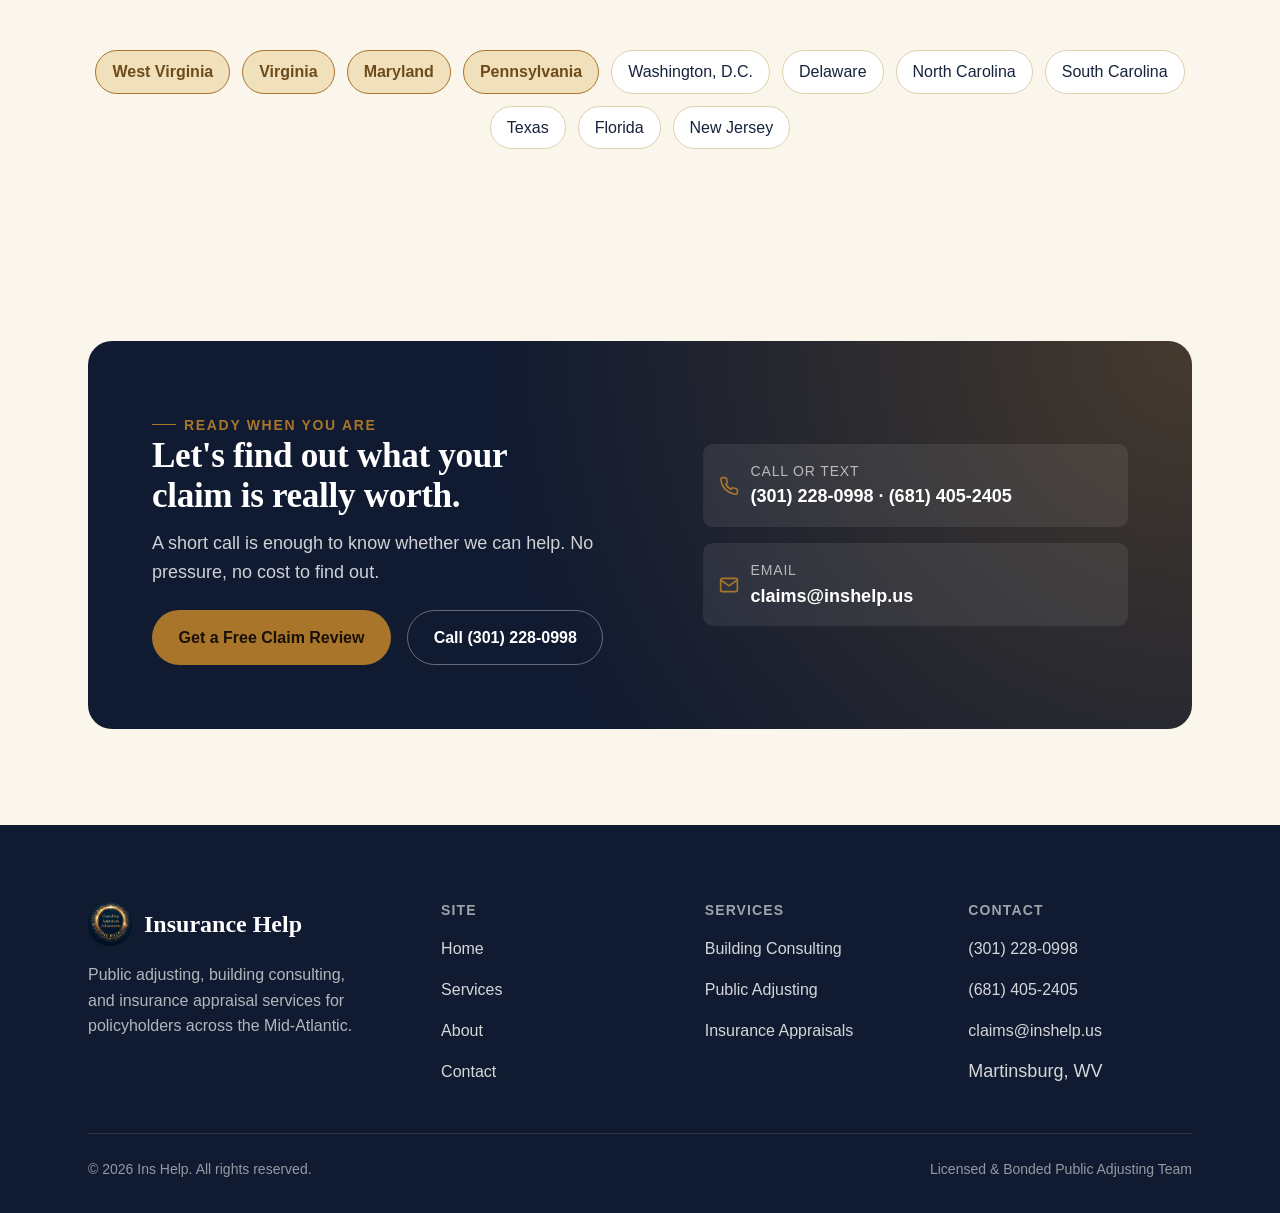
==== commit a43082cd: "Highlight Pennsylvania as a primary service area; add Delaware and New Jersey to service area list" ====
--- a/index.html
+++ b/index.html
@@ -23,7 +23,7 @@
   "@type": "InsuranceAgency",
   "name": "Insurance Help",
   "description": "Public adjusting, building consulting, and insurance appraisal services for policyholders across the Eastern Panhandle of West Virginia and the Mid-Atlantic.",
-  "areaServed": ["West Virginia","Virginia","Maryland","District of Columbia","Pennsylvania","North Carolina","South Carolina","Florida","Texas","Berkeley County, WV","Jefferson County, WV","Morgan County, WV","Hampshire County, WV","Allegany County, MD","Garrett County, MD","Frederick County, MD","Washington County, MD","Montgomery County, MD","Carroll County, MD","Howard County, MD","Charles County, MD","Calvert County, MD","Baltimore County, MD","Anne Arundel County, MD","St. Mary's County, MD","Frederick County, VA","Clarke County, VA","Loudoun County, VA","Fairfax County, VA","Arlington County, VA","Alexandria, VA","Prince William County, VA","Fauquier County, VA","Warren County, VA","Shenandoah County, VA","Culpeper County, VA","Stafford County, VA","Rockingham County, VA","Page County, VA"],
+  "areaServed": ["West Virginia","Virginia","Maryland","Pennsylvania","District of Columbia","Delaware","North Carolina","South Carolina","Texas","Florida","New Jersey","Berkeley County, WV","Jefferson County, WV","Morgan County, WV","Hampshire County, WV","Allegany County, MD","Garrett County, MD","Frederick County, MD","Washington County, MD","Montgomery County, MD","Carroll County, MD","Howard County, MD","Charles County, MD","Calvert County, MD","Baltimore County, MD","Anne Arundel County, MD","St. Mary's County, MD","Frederick County, VA","Clarke County, VA","Loudoun County, VA","Fairfax County, VA","Arlington County, VA","Alexandria, VA","Prince William County, VA","Fauquier County, VA","Warren County, VA","Shenandoah County, VA","Culpeper County, VA","Stafford County, VA","Rockingham County, VA","Page County, VA"],
   "address": { "@type": "PostalAddress", "addressLocality": "Martinsburg", "addressRegion": "WV", "addressCountry": "US" },
   "telephone": "+13012280998",
   "email": "claims@inshelp.us",
@@ -216,18 +216,20 @@
       <div class="section-head section-head--center" data-reveal>
         <span class="eyebrow">Where we work</span>
         <h2 class="section-title">Based in Martinsburg, WV — serving the wider Mid-Atlantic</h2>
-        <p class="text-muted" style="margin-top: var(--space-4); margin-inline:auto;">Most active in West Virginia, Virginia, and Maryland, with claims handled across the following states.</p>
+        <p class="text-muted" style="margin-top: var(--space-4); margin-inline:auto;">Most active in West Virginia, Virginia, Maryland, and Pennsylvania, with claims handled across the following states.</p>
       </div>
       <div class="area-pills" style="justify-content:center;" data-reveal>
         <span class="area-pill area-pill--primary">West Virginia</span>
         <span class="area-pill area-pill--primary">Virginia</span>
         <span class="area-pill area-pill--primary">Maryland</span>
+        <span class="area-pill area-pill--primary">Pennsylvania</span>
         <span class="area-pill">Washington, D.C.</span>
-        <span class="area-pill">Pennsylvania</span>
+        <span class="area-pill">Delaware</span>
         <span class="area-pill">North Carolina</span>
         <span class="area-pill">South Carolina</span>
+        <span class="area-pill">Texas</span>
         <span class="area-pill">Florida</span>
-        <span class="area-pill">Texas</span>
+        <span class="area-pill">New Jersey</span>
       </div>
     </div>
   </section>
